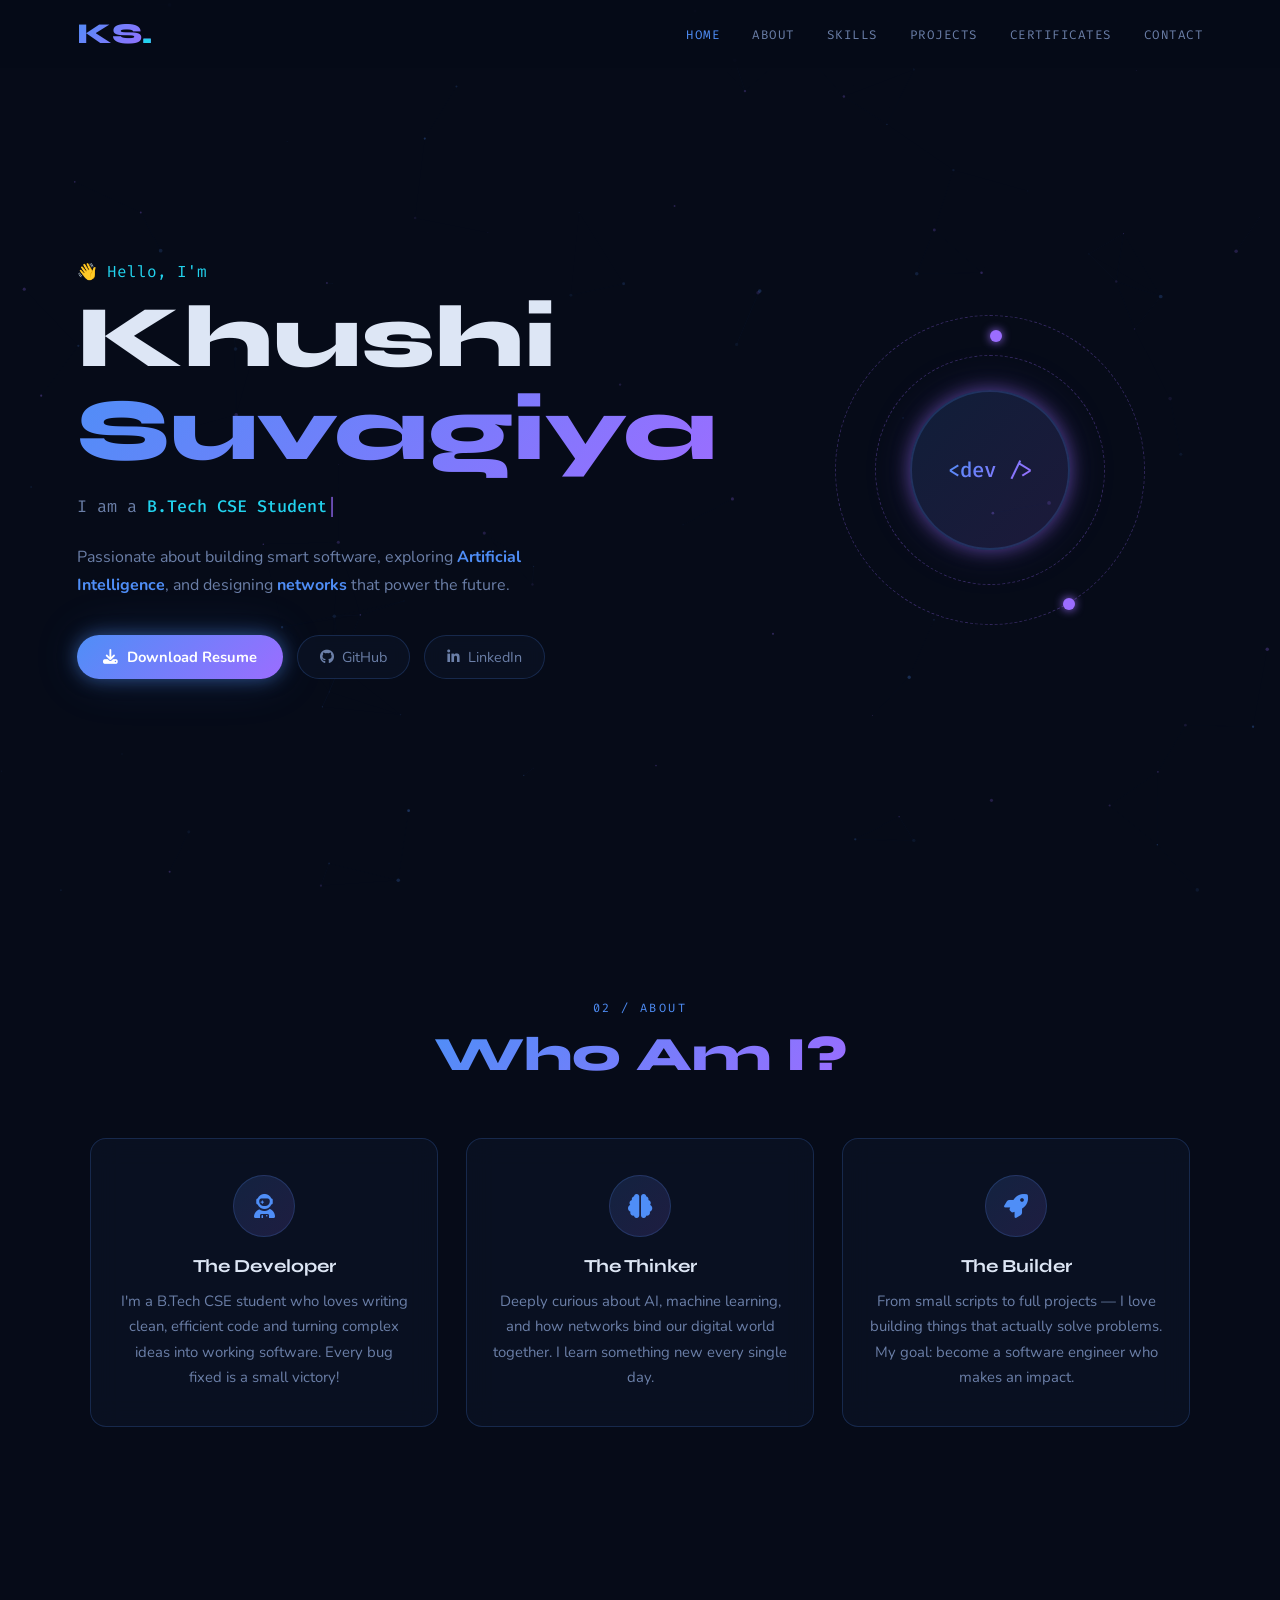
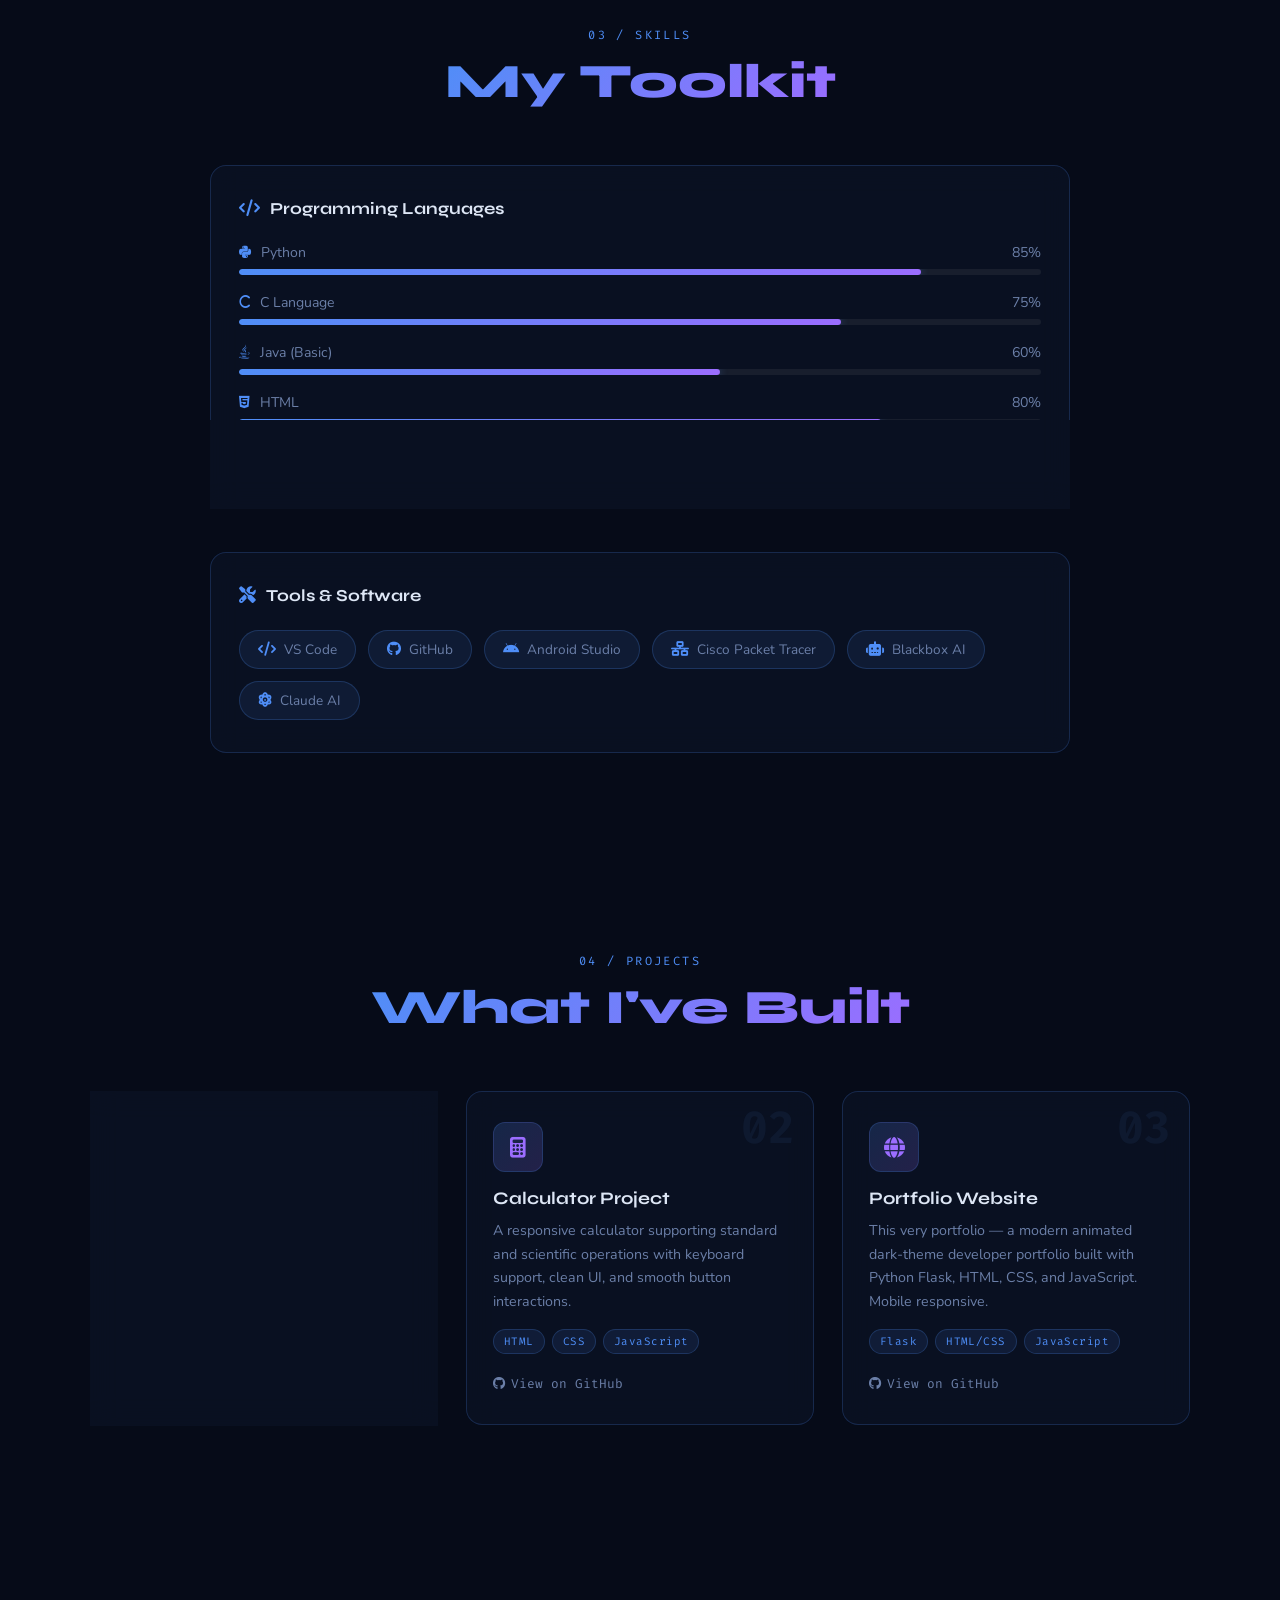
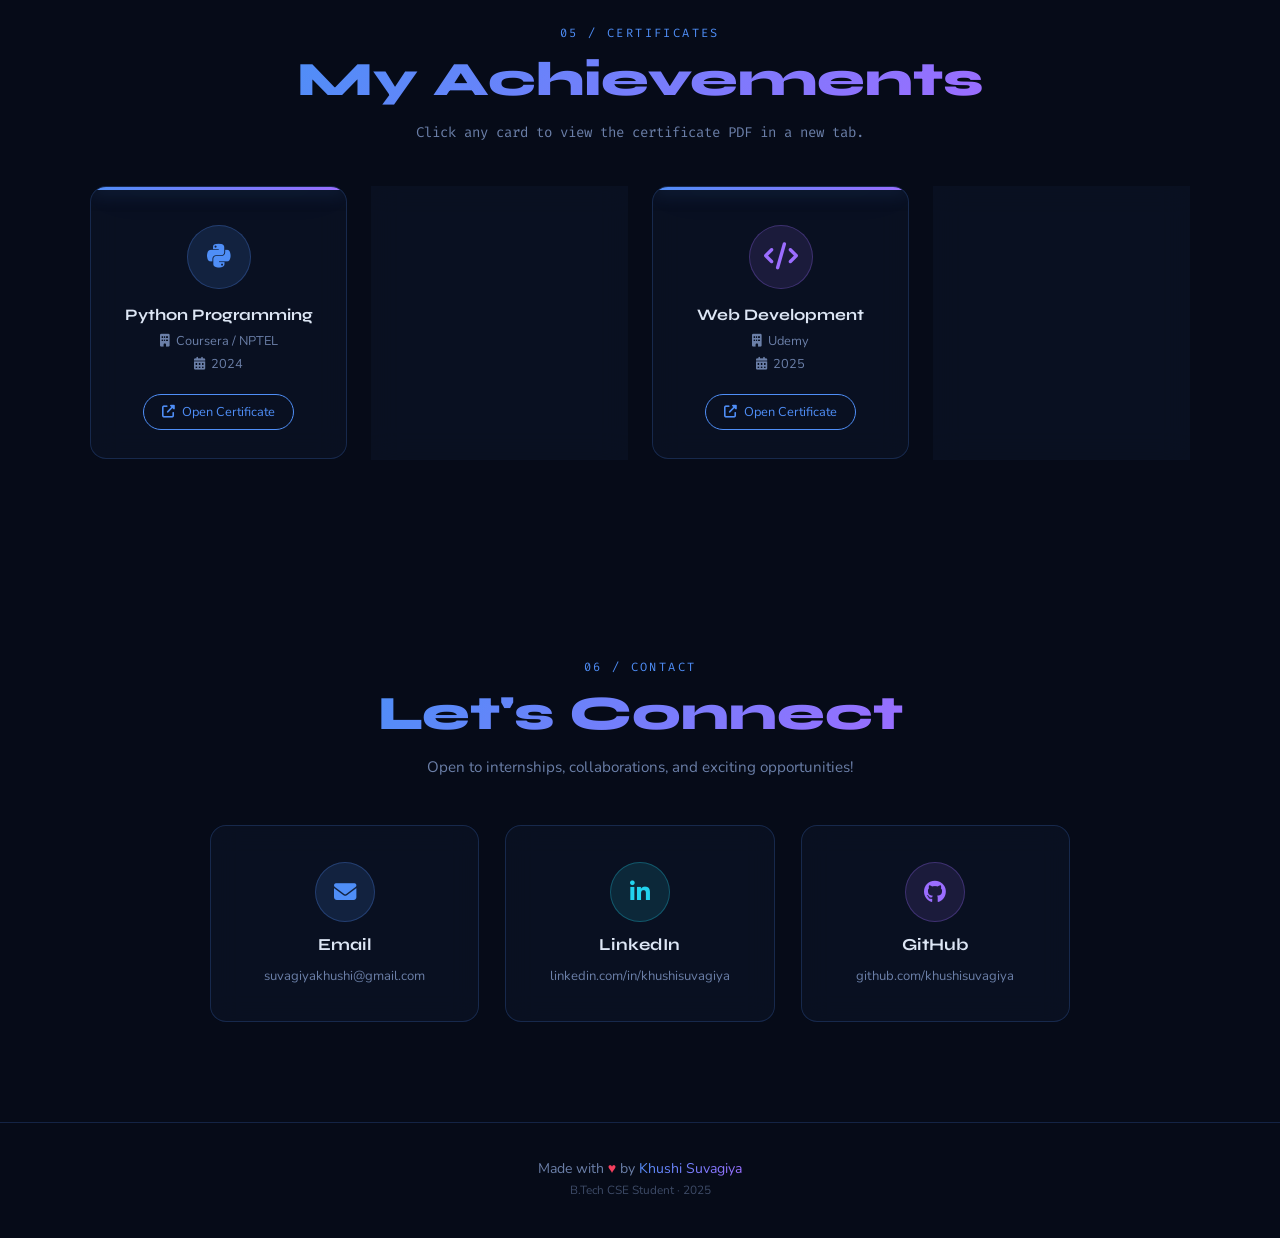
==== index.html @ a35ab44d "Fixed resume download link" ====
<!DOCTYPE html>
<html lang="en">
<head>
  <meta charset="UTF-8" />
  <meta name="viewport" content="width=device-width, initial-scale=1.0"/>
  <title>Khushi Suvagiya | Portfolio</title>

  <!-- Google Fonts -->
  <link rel="preconnect" href="https://fonts.googleapis.com"/>
  <link rel="preconnect" href="https://fonts.gstatic.com" crossorigin/>
  <link href="https://fonts.googleapis.com/css2?family=Syne:wght@400;600;700;800&family=Fira+Code:wght@300;400;500&family=Nunito:wght@300;400;500;600&display=swap" rel="stylesheet"/>

  <!-- Font Awesome Icons -->
  <link rel="stylesheet" href="https://cdnjs.cloudflare.com/ajax/libs/font-awesome/6.5.0/css/all.min.css"/>

  <!-- Your CSS -->
<link rel="stylesheet" href="static/style.css">
</head>
<body>

  <!-- Animated background canvas -->
  <canvas id="bg-canvas"></canvas>

  <!-- ===== NAVBAR ===== -->
  <nav id="navbar">
    <div class="nav-brand">KS<span class="brand-dot">.</span></div>
    <ul class="nav-menu" id="navMenu">
      <li><a href="#home"         class="nav-link">Home</a></li>
      <li><a href="#about"        class="nav-link">About</a></li>
      <li><a href="#skills"       class="nav-link">Skills</a></li>
      <li><a href="#projects"     class="nav-link">Projects</a></li>
      <li><a href="#certificates" class="nav-link">Certificates</a></li>
      <li><a href="#contact"      class="nav-link">Contact</a></li>
    </ul>
    <div class="hamburger" id="hamburger">
      <span></span>
      <span></span>
      <span></span>
    </div>
  </nav>

  <!-- ===== SECTION 1: HOME ===== -->
  <section id="home">
    <div class="home-text">
      <p class="greet">👋 Hello, I'm</p>
      <h1 class="big-name">Khushi<br/><span class="gradient-text">Suvagiya</span></h1>
      <div class="type-line">
        <span class="type-prefix">I am a </span>
        <span id="typed"></span><span class="type-cursor">|</span>
      </div>
      <p class="home-desc">
        Passionate about building smart software, exploring
        <strong>Artificial Intelligence</strong>, and designing
        <strong>networks</strong> that power the future.
      </p>
      <div class="home-btns">
        <a href="resume.pdf" download class="btn-glow">
          <i class="fas fa-download"></i> Download Resume
        </a>
        <a href="https://github.com/khushisuvagiya" target="_blank" class="btn-outline">
          <i class="fab fa-github"></i> GitHub
        </a>
        <a href="https://linkedin.com/in/khushisuvagiya" target="_blank" class="btn-outline">
          <i class="fab fa-linkedin-in"></i> LinkedIn
        </a>
      </div>
    </div>
    <div class="home-avatar">
      <div class="ring ring-outer"></div>
      <div class="ring ring-mid"></div>
      <div class="avatar-core">
        <span class="avatar-tag">&lt;dev /&gt;</span>
      </div>
      <div class="orbit-dot dot-1"></div>
      <div class="orbit-dot dot-2"></div>
    </div>
  </section>

  <!-- ===== SECTION 2: ABOUT ===== -->
  <section id="about" class="section">
    <div class="section-label">02 / About</div>
    <h2 class="section-heading">Who Am I?</h2>
    <div class="about-grid">
      <div class="about-card reveal">
        <div class="acard-icon"><i class="fas fa-user-astronaut"></i></div>
        <h3>The Developer</h3>
        <p>I'm a B.Tech CSE student who loves writing clean, efficient code and turning complex ideas into working software. Every bug fixed is a small victory!</p>
      </div>
      <div class="about-card reveal">
        <div class="acard-icon"><i class="fas fa-brain"></i></div>
        <h3>The Thinker</h3>
        <p>Deeply curious about AI, machine learning, and how networks bind our digital world together. I learn something new every single day.</p>
      </div>
      <div class="about-card reveal">
        <div class="acard-icon"><i class="fas fa-rocket"></i></div>
        <h3>The Builder</h3>
        <p>From small scripts to full projects — I love building things that actually solve problems. My goal: become a software engineer who makes an impact.</p>
      </div>
    </div>
  </section>

  <!-- ===== SECTION 3: SKILLS ===== -->
  <section id="skills" class="section">
    <div class="section-label">03 / Skills</div>
    <h2 class="section-heading">My Toolkit</h2>

    <div class="skills-wrapper">
      <!-- Programming Languages -->
      <div class="skills-block reveal">
        <h3 class="skill-block-title"><i class="fas fa-code"></i> Programming Languages</h3>
        <div class="skill-row">
          <div class="skill-item">
            <div class="skill-top">
              <span><i class="fab fa-python"></i> Python</span>
              <span>85%</span>
            </div>
            <div class="skill-bar"><div class="skill-fill" data-w="85"></div></div>
          </div>
          <div class="skill-item">
            <div class="skill-top">
              <span><i class="fas fa-c"></i> C Language</span>
              <span>75%</span>
            </div>
            <div class="skill-bar"><div class="skill-fill" data-w="75"></div></div>
          </div>
          <div class="skill-item">
            <div class="skill-top">
              <span><i class="fab fa-java"></i> Java (Basic)</span>
              <span>60%</span>
            </div>
            <div class="skill-bar"><div class="skill-fill" data-w="60"></div></div>
          </div>
          <div class="skill-item">
            <div class="skill-top">
              <span><i class="fab fa-html5"></i> HTML</span>
              <span>80%</span>
            </div>
            <div class="skill-bar"><div class="skill-fill" data-w="80"></div></div>
          </div>
          <div class="skill-item">
            <div class="skill-top">
              <span><i class="fab fa-css3-alt"></i> CSS</span>
              <span>75%</span>
            </div>
            <div class="skill-bar"><div class="skill-fill" data-w="75"></div></div>
          </div>
        </div>
      </div>

      <!-- Tools -->
      <div class="skills-block reveal">
        <h3 class="skill-block-title"><i class="fas fa-tools"></i> Tools & Software</h3>
        <div class="tools-row">
          <div class="tool-badge"><i class="fas fa-code"></i> VS Code</div>
          <div class="tool-badge"><i class="fab fa-github"></i> GitHub</div>
          <div class="tool-badge"><i class="fab fa-android"></i> Android Studio</div>
          <div class="tool-badge"><i class="fas fa-network-wired"></i> Cisco Packet Tracer</div>
          <div class="tool-badge"><i class="fas fa-robot"></i> Blackbox AI</div>
          <div class="tool-badge"><i class="fas fa-atom"></i> Claude AI</div>
        </div>
      </div>
    </div>
  </section>

  <!-- ===== SECTION 4: PROJECTS ===== -->
  <section id="projects" class="section">
    <div class="section-label">04 / Projects</div>
    <h2 class="section-heading">What I've Built</h2>

    <div class="projects-grid">

      <div class="project-card reveal">
        <div class="proj-num">01</div>
        <div class="proj-icon"><i class="fas fa-users-cog"></i></div>
        <h3>Student Management System</h3>
        <p>A complete system to manage student records, attendance tracking, and academic data using Python with file handling and database operations.</p>
        <div class="proj-tags">
          <span>Python</span>
          <span>File I/O</span>
          <span>CRUD</span>
        </div>
        <a href="https://github.com/khushisuvagiya" target="_blank" class="proj-link">
          <i class="fab fa-github"></i> View on GitHub
        </a>
      </div>

      <div class="project-card reveal">
        <div class="proj-num">02</div>
        <div class="proj-icon"><i class="fas fa-calculator"></i></div>
        <h3>Calculator Project</h3>
        <p>A responsive calculator supporting standard and scientific operations with keyboard support, clean UI, and smooth button interactions.</p>
        <div class="proj-tags">
          <span>HTML</span>
          <span>CSS</span>
          <span>JavaScript</span>
        </div>
        <a href="https://github.com/khushisuvagiya" target="_blank" class="proj-link">
          <i class="fab fa-github"></i> View on GitHub
        </a>
      </div>

      <div class="project-card reveal">
        <div class="proj-num">03</div>
        <div class="proj-icon"><i class="fas fa-globe"></i></div>
        <h3>Portfolio Website</h3>
        <p>This very portfolio — a modern animated dark-theme developer portfolio built with Python Flask, HTML, CSS, and JavaScript. Mobile responsive.</p>
        <div class="proj-tags">
          <span>Flask</span>
          <span>HTML/CSS</span>
          <span>JavaScript</span>
        </div>
        <a href="https://github.com/khushisuvagiya" target="_blank" class="proj-link">
          <i class="fab fa-github"></i> View on GitHub
        </a>
      </div>

    </div>
  </section>

  <!-- ===== SECTION 5: CERTIFICATES ===== -->
  <section id="certificates" class="section">
    <div class="section-label">05 / Certificates</div>
    <h2 class="section-heading">My Achievements</h2>
    <p class="cert-note">Click any card to view the certificate PDF in a new tab.</p>

    <div class="certs-grid">

      <!-- Certificate 1 -->
      <div class="cert-card reveal" onclick="openCert('/certificates/python_cert.pdf')">
        <div class="cert-top-bar"></div>
        <div class="cert-icon"><i class="fab fa-python"></i></div>
        <h3>Python Programming</h3>
        <p class="cert-org"><i class="fas fa-building"></i> Coursera / NPTEL</p>
        <p class="cert-yr"><i class="fas fa-calendar-alt"></i> 2024</p>
        <button class="cert-open-btn" onclick="event.stopPropagation(); openCert('/certificates/python_cert.pdf')">
          <i class="fas fa-external-link-alt"></i> Open Certificate
        </button>
      </div>

      <!-- Certificate 2 -->
      <div class="cert-card reveal" onclick="openCert('/certificates/networking_cert.pdf')">
        <div class="cert-top-bar"></div>
        <div class="cert-icon net-icon"><i class="fas fa-network-wired"></i></div>
        <h3>Computer Networking</h3>
        <p class="cert-org"><i class="fas fa-building"></i> Cisco NetAcad</p>
        <p class="cert-yr"><i class="fas fa-calendar-alt"></i> 2024</p>
        <button class="cert-open-btn" onclick="event.stopPropagation(); openCert('/certificates/networking_cert.pdf')">
          <i class="fas fa-external-link-alt"></i> Open Certificate
        </button>
      </div>

      <!-- Certificate 3 -->
      <div class="cert-card reveal" onclick="openCert('/certificates/webdev_cert.pdf')">
        <div class="cert-top-bar"></div>
        <div class="cert-icon web-icon"><i class="fas fa-code"></i></div>
        <h3>Web Development</h3>
        <p class="cert-org"><i class="fas fa-building"></i> Udemy</p>
        <p class="cert-yr"><i class="fas fa-calendar-alt"></i> 2025</p>
        <button class="cert-open-btn" onclick="event.stopPropagation(); openCert('/certificates/webdev_cert.pdf')">
          <i class="fas fa-external-link-alt"></i> Open Certificate
        </button>
      </div>

      <!-- Certificate 4 -->
      <div class="cert-card reveal" onclick="openCert('/certificates/ai_cert.pdf')">
        <div class="cert-top-bar"></div>
        <div class="cert-icon ai-icon"><i class="fas fa-brain"></i></div>
        <h3>AI Fundamentals</h3>
        <p class="cert-org"><i class="fas fa-building"></i> Google / Coursera</p>
        <p class="cert-yr"><i class="fas fa-calendar-alt"></i> 2025</p>
        <button class="cert-open-btn" onclick="event.stopPropagation(); openCert('/certificates/ai_cert.pdf')">
          <i class="fas fa-external-link-alt"></i> Open Certificate
        </button>
      </div>

    </div>
  </section>

  <!-- ===== SECTION 6: CONTACT ===== -->
  <section id="contact" class="section">
    <div class="section-label">06 / Contact</div>
    <h2 class="section-heading">Let's Connect</h2>
    <p class="contact-sub">Open to internships, collaborations, and exciting opportunities!</p>

    <div class="contact-grid">

      <a href="https://mail.google.com/mail/?view=cm&fs=1&to=suvagiyakhushi@gmail.com" class="contact-card reveal">
        <div class="contact-icon email-c"><i class="fas fa-envelope"></i></div>
        <h3>Email</h3>
        <p>suvagiyakhushi@gmail.com</p>
      </a>

      <a href="https://linkedin.com/in/khushisuvagiya" target="_blank" class="contact-card reveal">
        <div class="contact-icon linkedin-c"><i class="fab fa-linkedin-in"></i></div>
        <h3>LinkedIn</h3>
        <p>linkedin.com/in/khushisuvagiya</p>
      </a>

      <a href="https://github.com/khushisuvagiya" target="_blank" class="contact-card reveal">
        <div class="contact-icon github-c"><i class="fab fa-github"></i></div>
        <h3>GitHub</h3>
        <p>github.com/khushisuvagiya</p>
      </a>

    </div>
  </section>

  <!-- ===== FOOTER ===== -->
  <footer>
    <p>Made with <span class="heart">♥</span> by <span class="gradient-text">Khushi Suvagiya</span></p>
    <p class="footer-sub">B.Tech CSE Student · 2025</p>
  </footer>

  <!-- Your JavaScript -->
  <script src="static/script.js"></script></script>

</body>
</html>
---- static/style.css ----
@import url('https://fonts.googleapis.com/css2?family=Outfit:wght@300;400;500;600;700&display=swap');
/* ============================================================
   KHUSHI SUVAGIYA — PORTFOLIO CSS
   File: static/style.css
   ============================================================ */

/* ---------- CSS VARIABLES (easy to customise) ---------- */
:root {
  --bg:          #060b18;
  --bg2:         #0b1325;
  --card-bg:     rgba(11, 19, 37, 0.75);
  --blue:        #4f8ef7;
  --violet:      #9b6dff;
  --cyan:        #22d3ee;
  --grad:        linear-gradient(135deg, #4f8ef7, #9b6dff);
  --glow-b:      0 0 18px rgba(79,142,247,0.5), 0 0 50px rgba(79,142,247,0.15);
  --glow-v:      0 0 18px rgba(155,109,255,0.5), 0 0 50px rgba(155,109,255,0.15);
  --text:        #dde6f5;
  --muted:       #6b7fa8;
  --border:      rgba(79,142,247,0.2);
  --font-head:   'Syne', sans-serif;
  --font-mono:   'Fira Code', monospace;
  --font-body:   'Nunito', sans-serif;
  --radius:      16px;
  --ease:        0.3s cubic-bezier(0.4, 0, 0.2, 1);
}

/* ---------- RESET ---------- */
*, *::before, *::after { margin: 0; padding: 0; box-sizing: border-box; }
html { scroll-behavior: smooth; }
body {
  font-family: 'Outfit', sans-serif;
  background: var(--bg);
  color: var(--text);
  font-family: var(--font-body);
  overflow-x: hidden;
}
a { text-decoration: none; color: inherit; }
ul { list-style: none; }

/* ---------- SCROLLBAR ---------- */
::-webkit-scrollbar { width: 5px; }
::-webkit-scrollbar-track { background: var(--bg); }
::-webkit-scrollbar-thumb { background: var(--violet); border-radius: 4px; }

/* ---------- ANIMATED BACKGROUND CANVAS ---------- */
#bg-canvas {
  position: fixed;
  top: 0; left: 0;
  width: 100%; height: 100%;
  z-index: 0;
  pointer-events: none;
  opacity: 0.5;
}

/* ---------- NAVBAR ---------- */
#navbar {
  position: fixed;
  top: 0; left: 0; right: 0;
  z-index: 1000;
  display: flex;
  align-items: center;
  justify-content: space-between;
  padding: 16px 6%;
  background: rgba(6, 11, 24, 0.8);
  backdrop-filter: blur(16px);
  border-bottom: 1px solid transparent;
  transition: border-color 0.3s;
}
#navbar.scrolled {
  border-bottom-color: var(--border);
  box-shadow: 0 4px 24px rgba(79,142,247,0.07);
}
.nav-brand {
  font-family: var(--font-head);
  font-size: 1.8rem;
  font-weight: 800;
  background: var(--grad);
  -webkit-background-clip: text;
  -webkit-text-fill-color: transparent;
}
.brand-dot { color: var(--cyan); -webkit-text-fill-color: var(--cyan); }
.nav-menu {
  display: flex;
  gap: 2rem;
}
.nav-link {
  font-family: var(--font-mono);
  font-size: 0.78rem;
  letter-spacing: 0.12em;
  text-transform: uppercase;
  color: var(--muted);
  transition: color var(--ease);
  position: relative;
  padding-bottom: 3px;
}
.nav-link::after {
  content: '';
  position: absolute;
  bottom: 0; left: 0;
  width: 0; height: 1px;
  background: var(--grad);
  transition: width var(--ease);
}
.nav-link:hover { color: var(--text); }
.nav-link:hover::after { width: 100%; }

/* Hamburger for mobile */
.hamburger {
  display: none;
  flex-direction: column;
  gap: 5px;
  cursor: pointer;
  z-index: 1100;
}
.hamburger span {
  display: block;
  width: 25px; height: 2px;
  background: var(--text);
  border-radius: 2px;
  transition: var(--ease);
}
.hamburger.open span:nth-child(1) { transform: rotate(45deg) translateY(7px); }
.hamburger.open span:nth-child(2) { opacity: 0; }
.hamburger.open span:nth-child(3) { transform: rotate(-45deg) translateY(-7px); }


/* ---------- COMMON SECTION STYLES ---------- */
.section {
  position: relative;
  z-index: 1;
  padding: 100px 6%;
  display: flex;
  flex-direction: column;
  align-items: center;
}
.section-label {
  font-family: var(--font-mono);
  font-size: 0.75rem;
  color: var(--blue);
  letter-spacing: 0.2em;
  text-transform: uppercase;
  margin-bottom: 10px;
}
.section-heading {
  font-family: var(--font-head);
  font-size: clamp(2rem, 5vw, 3rem);
  font-weight: 800;
  background: var(--grad);
  -webkit-background-clip: text;
  -webkit-text-fill-color: transparent;
  margin-bottom: 55px;
  text-align: center;
}

/* ---------- GLASS CARD BASE ---------- */
.glass {
  background: var(--card-bg);
  border: 1px solid var(--border);
  border-radius: var(--radius);
  backdrop-filter: blur(14px);
  transition: transform var(--ease), box-shadow var(--ease), border-color var(--ease);
}
.glass:hover {
  transform: translateY(-6px);
  box-shadow: var(--glow-b);
  border-color: rgba(79,142,247,0.45);
}

/* ---------- GRADIENT TEXT HELPER ---------- */
.gradient-text {
  background: var(--grad);
  -webkit-background-clip: text;
  -webkit-text-fill-color: transparent;
}

/* ============================================================
   SECTION 1 — HOME
   ============================================================ */
#home {
  position: relative;
  z-index: 1;
  min-height: 100vh;
  display: grid;
  grid-template-columns: 1fr 1fr;
  align-items: center;
  gap: 60px;
  padding: 100px 6% 60px;
}
.greet {
  font-family: var(--font-mono);
  font-size: 1rem;
  color: var(--cyan);
  margin-bottom: 10px;
}
.big-name {
  font-family: var(--font-head);
  font-size: clamp(3rem, 7vw, 5.5rem);
  font-weight: 800;
  line-height: 1.05;
  color: var(--text);
  margin-bottom: 18px;
}
.type-line {
  font-family: var(--font-mono);
  font-size: 1.05rem;
  color: var(--muted);
  margin-bottom: 20px;
  min-height: 28px;
}
#typed { color: var(--cyan); font-weight: 500; }
.type-cursor {
  color: var(--violet);
  animation: blink 0.75s step-end infinite;
}
@keyframes blink { 50% { opacity: 0; } }

.home-desc {
  font-size: 1rem;
  line-height: 1.75;
  color: var(--muted);
  max-width: 500px;
  margin-bottom: 36px;
}
.home-desc strong { color: var(--blue); }

.home-btns {
  display: flex;
  flex-wrap: wrap;
  gap: 14px;
  align-items: center;
}
/* Glowing primary button */
.btn-glow {
  display: inline-flex;
  align-items: center;
  gap: 9px;
  padding: 12px 26px;
  border-radius: 50px;
  background: var(--grad);
  color: #fff;
  font-family: var(--font-body);
  font-weight: 700;
  font-size: 0.92rem;
  box-shadow: var(--glow-b);
  transition: transform var(--ease), box-shadow var(--ease);
}
.btn-glow:hover {
  transform: translateY(-2px) scale(1.04);
  box-shadow: 0 0 30px rgba(79,142,247,0.65), 0 0 80px rgba(79,142,247,0.2);
}
/* Outline secondary button */
.btn-outline {
  display: inline-flex;
  align-items: center;
  gap: 8px;
  padding: 11px 22px;
  border-radius: 50px;
  border: 1px solid var(--border);
  color: var(--muted);
  font-family: var(--font-body);
  font-size: 0.9rem;
  background: var(--card-bg);
  backdrop-filter: blur(8px);
  transition: all var(--ease);
}
.btn-outline:hover {
  color: var(--blue);
  border-color: var(--blue);
  box-shadow: var(--glow-b);
}

/* ---- Animated Avatar ---- */
.home-avatar {
  position: relative;
  display: flex;
  align-items: center;
  justify-content: center;
  width: 100%;
  height: 340px;
}
.avatar-core {
  width: 160px; height: 160px;
  border-radius: 50%;
  background: linear-gradient(135deg, rgba(79,142,247,0.15), rgba(155,109,255,0.15));
  border: 2px solid var(--border);
  display: flex;
  align-items: center;
  justify-content: center;
  box-shadow: var(--glow-v);
  animation: float 4s ease-in-out infinite;
  z-index: 2;
}
@keyframes float {
  0%,100% { transform: translateY(0); }
  50%      { transform: translateY(-14px); }
}
.avatar-tag {
  font-family: var(--font-mono);
  font-size: 1.3rem;
  background: var(--grad);
  -webkit-background-clip: text;
  -webkit-text-fill-color: transparent;
  font-weight: 500;
}
.ring {
  position: absolute;
  border-radius: 50%;
  border: 1px dashed rgba(155,109,255,0.3);
  animation: spin linear infinite;
}
.ring-mid   { width: 230px; height: 230px; animation-duration: 10s; }
.ring-outer { width: 310px; height: 310px; animation-duration: 18s; animation-direction: reverse; }
@keyframes spin { to { transform: rotate(360deg); } }

.orbit-dot {
  position: absolute;
  width: 12px; height: 12px;
  border-radius: 50%;
  background: var(--violet);
  box-shadow: 0 0 10px var(--violet);
}
.dot-1 { top: 30px;  left: 50%; }
.dot-2 { bottom: 30px; right: 30%; }


/* ============================================================
   SECTION 2 — ABOUT
   ============================================================ */
.about-grid {
  display: grid;
  grid-template-columns: repeat(3, 1fr);
  gap: 28px;
  max-width: 1100px;
  width: 100%;
}
.about-card {
  background: var(--card-bg);
  border: 1px solid var(--border);
  border-radius: var(--radius);
  backdrop-filter: blur(14px);
  padding: 36px 26px;
  text-align: center;
  transition: transform var(--ease), box-shadow var(--ease), border-color var(--ease);
}
.about-card:hover {
  transform: translateY(-6px);
  box-shadow: var(--glow-b);
  border-color: rgba(79,142,247,0.45);
}
.acard-icon {
  width: 62px; height: 62px;
  border-radius: 50%;
  background: linear-gradient(135deg, rgba(79,142,247,0.15), rgba(155,109,255,0.15));
  border: 1px solid var(--border);
  display: flex; align-items: center; justify-content: center;
  font-size: 1.5rem; color: var(--blue);
  margin: 0 auto 18px;
  transition: box-shadow var(--ease);
}
.about-card:hover .acard-icon { box-shadow: var(--glow-b); }
.about-card h3 {
  font-family: var(--font-head);
  font-size: 1.15rem; font-weight: 700;
  color: var(--text); margin-bottom: 12px;
}
.about-card p { font-size: 0.93rem; color: var(--muted); line-height: 1.7; }


/* ============================================================
   SECTION 3 — SKILLS
   ============================================================ */
.skills-wrapper {
  display: flex;
  flex-direction: column;
  gap: 44px;
  max-width: 860px;
  width: 100%;
}
.skills-block {
  background: var(--card-bg);
  border: 1px solid var(--border);
  border-radius: var(--radius);
  padding: 32px 28px;
  backdrop-filter: blur(14px);
}
.skill-block-title {
  font-family: var(--font-head);
  font-size: 1.05rem; font-weight: 700;
  color: var(--text);
  display: flex; align-items: center; gap: 10px;
  margin-bottom: 24px;
}
.skill-block-title i { color: var(--blue); }
.skill-row { display: flex; flex-direction: column; gap: 18px; }
.skill-item {}
.skill-top {
  display: flex;
  justify-content: space-between;
  font-size: 0.88rem;
  color: var(--muted);
  margin-bottom: 7px;
}
.skill-top i { color: var(--blue); margin-right: 6px; }
.skill-bar {
  height: 6px;
  background: rgba(255,255,255,0.06);
  border-radius: 10px;
  overflow: hidden;
}
.skill-fill {
  height: 100%;
  width: 0%;
  background: var(--grad);
  border-radius: 10px;
  transition: width 1.3s cubic-bezier(0.4, 0, 0.2, 1);
  box-shadow: 0 0 8px rgba(79,142,247,0.4);
}
/* Tools row */
.tools-row {
  display: flex;
  flex-wrap: wrap;
  gap: 12px;
}
.tool-badge {
  display: inline-flex;
  align-items: center;
  gap: 8px;
  padding: 9px 18px;
  border-radius: 50px;
  background: rgba(79,142,247,0.09);
  border: 1px solid rgba(79,142,247,0.22);
  color: var(--muted);
  font-size: 0.85rem;
  transition: all var(--ease);
  cursor: default;
}
.tool-badge i { color: var(--blue); font-size: 0.9rem; }
.tool-badge:hover {
  background: rgba(79,142,247,0.18);
  border-color: var(--blue);
  color: var(--text);
  transform: translateY(-2px);
  box-shadow: var(--glow-b);
}


/* ============================================================
   SECTION 4 — PROJECTS
   ============================================================ */
.projects-grid {
  display: grid;
  grid-template-columns: repeat(3, 1fr);
  gap: 28px;
  max-width: 1100px;
  width: 100%;
}
.project-card {
  background: var(--card-bg);
  border: 1px solid var(--border);
  border-radius: var(--radius);
  padding: 30px 26px;
  position: relative;
  overflow: hidden;
  backdrop-filter: blur(14px);
  transition: transform var(--ease), box-shadow var(--ease), border-color var(--ease);
}
.project-card:hover {
  transform: translateY(-6px);
  box-shadow: var(--glow-b);
  border-color: rgba(79,142,247,0.45);
}
.proj-num {
  position: absolute; top: 14px; right: 18px;
  font-family: var(--font-mono);
  font-size: 2.8rem; font-weight: 700;
  color: rgba(79,142,247,0.07);
  pointer-events: none; line-height: 1;
}
.proj-icon {
  width: 50px; height: 50px;
  border-radius: 12px;
  background: linear-gradient(135deg, rgba(79,142,247,0.18), rgba(155,109,255,0.18));
  border: 1px solid var(--border);
  display: flex; align-items: center; justify-content: center;
  font-size: 1.3rem; color: var(--violet);
  margin-bottom: 16px;
  transition: box-shadow var(--ease);
}
.project-card:hover .proj-icon { box-shadow: var(--glow-v); }
.project-card h3 {
  font-family: var(--font-head);
  font-size: 1.1rem; font-weight: 700;
  color: var(--text); margin-bottom: 10px;
}
.project-card p {
  font-size: 0.89rem; color: var(--muted);
  line-height: 1.65; margin-bottom: 16px;
}
.proj-tags {
  display: flex; flex-wrap: wrap; gap: 7px;
  margin-bottom: 18px;
}
.proj-tags span {
  font-family: var(--font-mono); font-size: 0.68rem;
  padding: 4px 10px; border-radius: 20px;
  background: rgba(79,142,247,0.1);
  border: 1px solid rgba(79,142,247,0.22);
  color: var(--blue); letter-spacing: 0.04em;
}
.proj-link {
  font-family: var(--font-mono); font-size: 0.8rem;
  color: var(--muted);
  display: inline-flex; align-items: center; gap: 6px;
  transition: color var(--ease);
}
.proj-link:hover { color: var(--cyan); }


/* ============================================================
   SECTION 5 — CERTIFICATES
   ============================================================ */
.cert-note {
  font-size: 0.88rem; color: var(--muted);
  margin-top: -40px; margin-bottom: 44px;
  font-family: var(--font-mono);
}
.certs-grid {
  display: grid;
  grid-template-columns: repeat(4, 1fr);
  gap: 24px;
  max-width: 1100px;
  width: 100%;
}
.cert-card {
  background: var(--card-bg);
  border: 1px solid var(--border);
  border-radius: var(--radius);
  padding: 28px 22px;
  text-align: center;
  cursor: pointer;
  position: relative;
  overflow: hidden;
  backdrop-filter: blur(14px);
  transition: transform var(--ease), box-shadow var(--ease), border-color var(--ease);
}
.cert-card:hover {
  transform: translateY(-8px);
  box-shadow: var(--glow-b);
  border-color: rgba(79,142,247,0.5);
}
/* Coloured top stripe */
.cert-top-bar {
  position: absolute; top: 0; left: 0; right: 0;
  height: 3px;
  background: var(--grad);
  box-shadow: var(--glow-b);
}
.cert-icon {
  width: 64px; height: 64px;
  border-radius: 50%;
  background: rgba(79,142,247,0.14);
  border: 1px solid rgba(79,142,247,0.28);
  display: flex; align-items: center; justify-content: center;
  font-size: 1.7rem; color: var(--blue);
  margin: 10px auto 16px;
  transition: all var(--ease);
}
.net-icon { background: rgba(34,211,238,0.12); border-color: rgba(34,211,238,0.28); color: var(--cyan); }
.web-icon { background: rgba(155,109,255,0.12); border-color: rgba(155,109,255,0.28); color: var(--violet); }
.ai-icon  { background: rgba(16,185,129,0.12);  border-color: rgba(16,185,129,0.28);  color: #10b981; }

.cert-card:hover .cert-icon {
  transform: scale(1.1) rotate(8deg);
  box-shadow: var(--glow-b);
}
.cert-card h3 {
  font-family: var(--font-head);
  font-size: 1rem; font-weight: 700;
  color: var(--text); margin-bottom: 8px;
}
.cert-org, .cert-yr {
  font-size: 0.8rem; color: var(--muted);
  display: flex; align-items: center; justify-content: center;
  gap: 6px; margin-bottom: 5px;
}
.cert-open-btn {
  margin-top: 16px;
  padding: 8px 18px;
  border-radius: 50px;
  border: 1px solid var(--blue);
  background: transparent;
  color: var(--blue);
  font-family: var(--font-body); font-size: 0.8rem;
  cursor: pointer;
  display: inline-flex; align-items: center; gap: 7px;
  transition: all var(--ease);
}
.cert-open-btn:hover {
  background: var(--blue); color: #fff;
  box-shadow: var(--glow-b);
}


/* ============================================================
   SECTION 6 — CONTACT
   ============================================================ */
.contact-sub {
  font-size: 0.95rem; color: var(--muted);
  margin-top: -40px; margin-bottom: 48px; text-align: center;
}
.contact-grid {
  display: grid;
  grid-template-columns: repeat(3, 1fr);
  gap: 26px;
  max-width: 860px;
  width: 100%;
}
.contact-card {
  background: var(--card-bg);
  border: 1px solid var(--border);
  border-radius: var(--radius);
  padding: 36px 26px;
  text-align: center;
  display: flex; flex-direction: column; align-items: center; gap: 12px;
  backdrop-filter: blur(14px);
  transition: transform var(--ease), box-shadow var(--ease), border-color var(--ease);
}
.contact-card:hover {
  transform: translateY(-6px);
  border-color: rgba(79,142,247,0.45);
  box-shadow: var(--glow-b);
}
.contact-icon {
  width: 60px; height: 60px; border-radius: 50%;
  display: flex; align-items: center; justify-content: center;
  font-size: 1.4rem;
  transition: box-shadow var(--ease);
}
.email-c    { background: rgba(79,142,247,0.14);  color: var(--blue);   border: 1px solid rgba(79,142,247,0.28); }
.linkedin-c { background: rgba(34,211,238,0.12);  color: var(--cyan);   border: 1px solid rgba(34,211,238,0.28); }
.github-c   { background: rgba(155,109,255,0.12); color: var(--violet); border: 1px solid rgba(155,109,255,0.28); }
.contact-card:hover .email-c    { box-shadow: var(--glow-b); }
.contact-card:hover .linkedin-c { box-shadow: 0 0 18px rgba(34,211,238,0.45); }
.contact-card:hover .github-c   { box-shadow: var(--glow-v); }
.contact-card h3 {
  font-family: var(--font-head); font-size: 1.05rem;
  font-weight: 700; color: var(--text);
}
.contact-card p { font-size: 0.82rem; color: var(--muted); }


/* ============================================================
   FOOTER
   ============================================================ */
footer {
  position: relative; z-index: 1;
  text-align: center;
  padding: 36px 6%;
  border-top: 1px solid var(--border);
}
footer p { color: var(--muted); font-size: 0.88rem; margin-bottom: 4px; }
.footer-sub { font-size: 0.74rem; color: rgba(107,127,168,0.55); }
.heart { color: #f43f5e; }


/* ============================================================
   SCROLL REVEAL ANIMATION
   ============================================================ */
.reveal {
  opacity: 0;
  transform: translateY(30px);
  transition: opacity 0.65s ease, transform 0.65s ease;
}
.reveal.visible {
  opacity: 1;
  transform: translateY(0);
}
/* Stagger siblings */
.reveal:nth-child(2) { transition-delay: 0.1s; }
.reveal:nth-child(3) { transition-delay: 0.2s; }
.reveal:nth-child(4) { transition-delay: 0.3s; }


/* ============================================================
   RESPONSIVE — TABLET & MOBILE
   ============================================================ */
@media (max-width: 1024px) {
  .about-grid    { grid-template-columns: 1fr 1fr; }
  .projects-grid { grid-template-columns: 1fr 1fr; }
  .certs-grid    { grid-template-columns: 1fr 1fr; }
  .contact-grid  { grid-template-columns: 1fr 1fr 1fr; }
  #home {
    grid-template-columns: 1fr;
    text-align: center;
    padding-top: 110px;
  }
  .home-desc { margin: 0 auto 32px; }
  .home-btns { justify-content: center; }
}

@media (max-width: 768px) {
  /* Fullscreen mobile nav */
  .nav-menu {
    position: fixed;
    top: 0; left: 0; right: 0; bottom: 0;
    background: rgba(6, 11, 24, 0.97);
    flex-direction: column;
    align-items: center;
    justify-content: center;
    gap: 2.5rem;
    transform: translateX(-100%);
    transition: transform var(--ease);
    z-index: 1000;
  }
  .nav-menu.open { transform: translateX(0); }
  .nav-link { font-size: 1.1rem; }
  .hamburger { display: flex; }

  .about-grid    { grid-template-columns: 1fr; }
  .projects-grid { grid-template-columns: 1fr; }
  .certs-grid    { grid-template-columns: 1fr 1fr; }
  .contact-grid  { grid-template-columns: 1fr; }

  .home-avatar { height: 220px; }
  .avatar-core   { width: 110px; height: 110px; }
  .ring-mid   { width: 160px; height: 160px; }
  .ring-outer { width: 210px; height: 210px; }
}

@media (max-width: 480px) {
  .certs-grid { grid-template-columns: 1fr; }
}
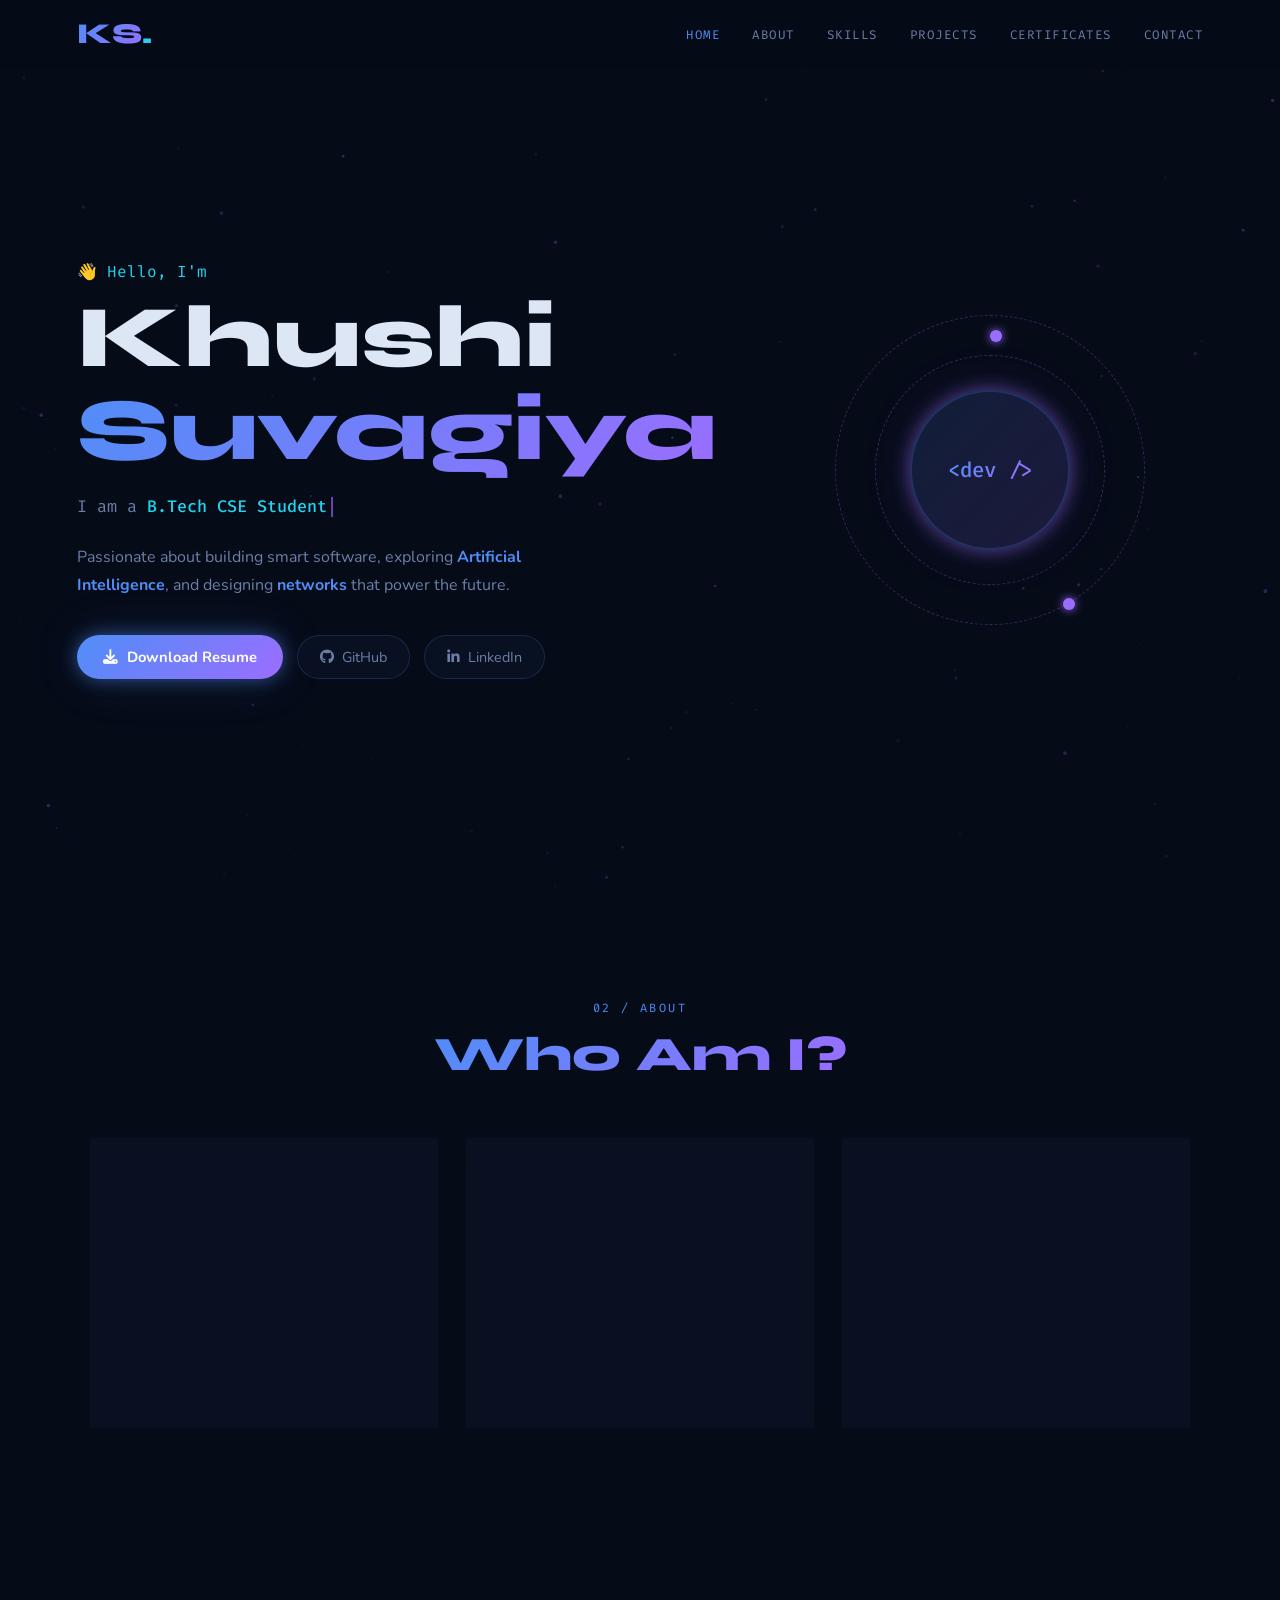
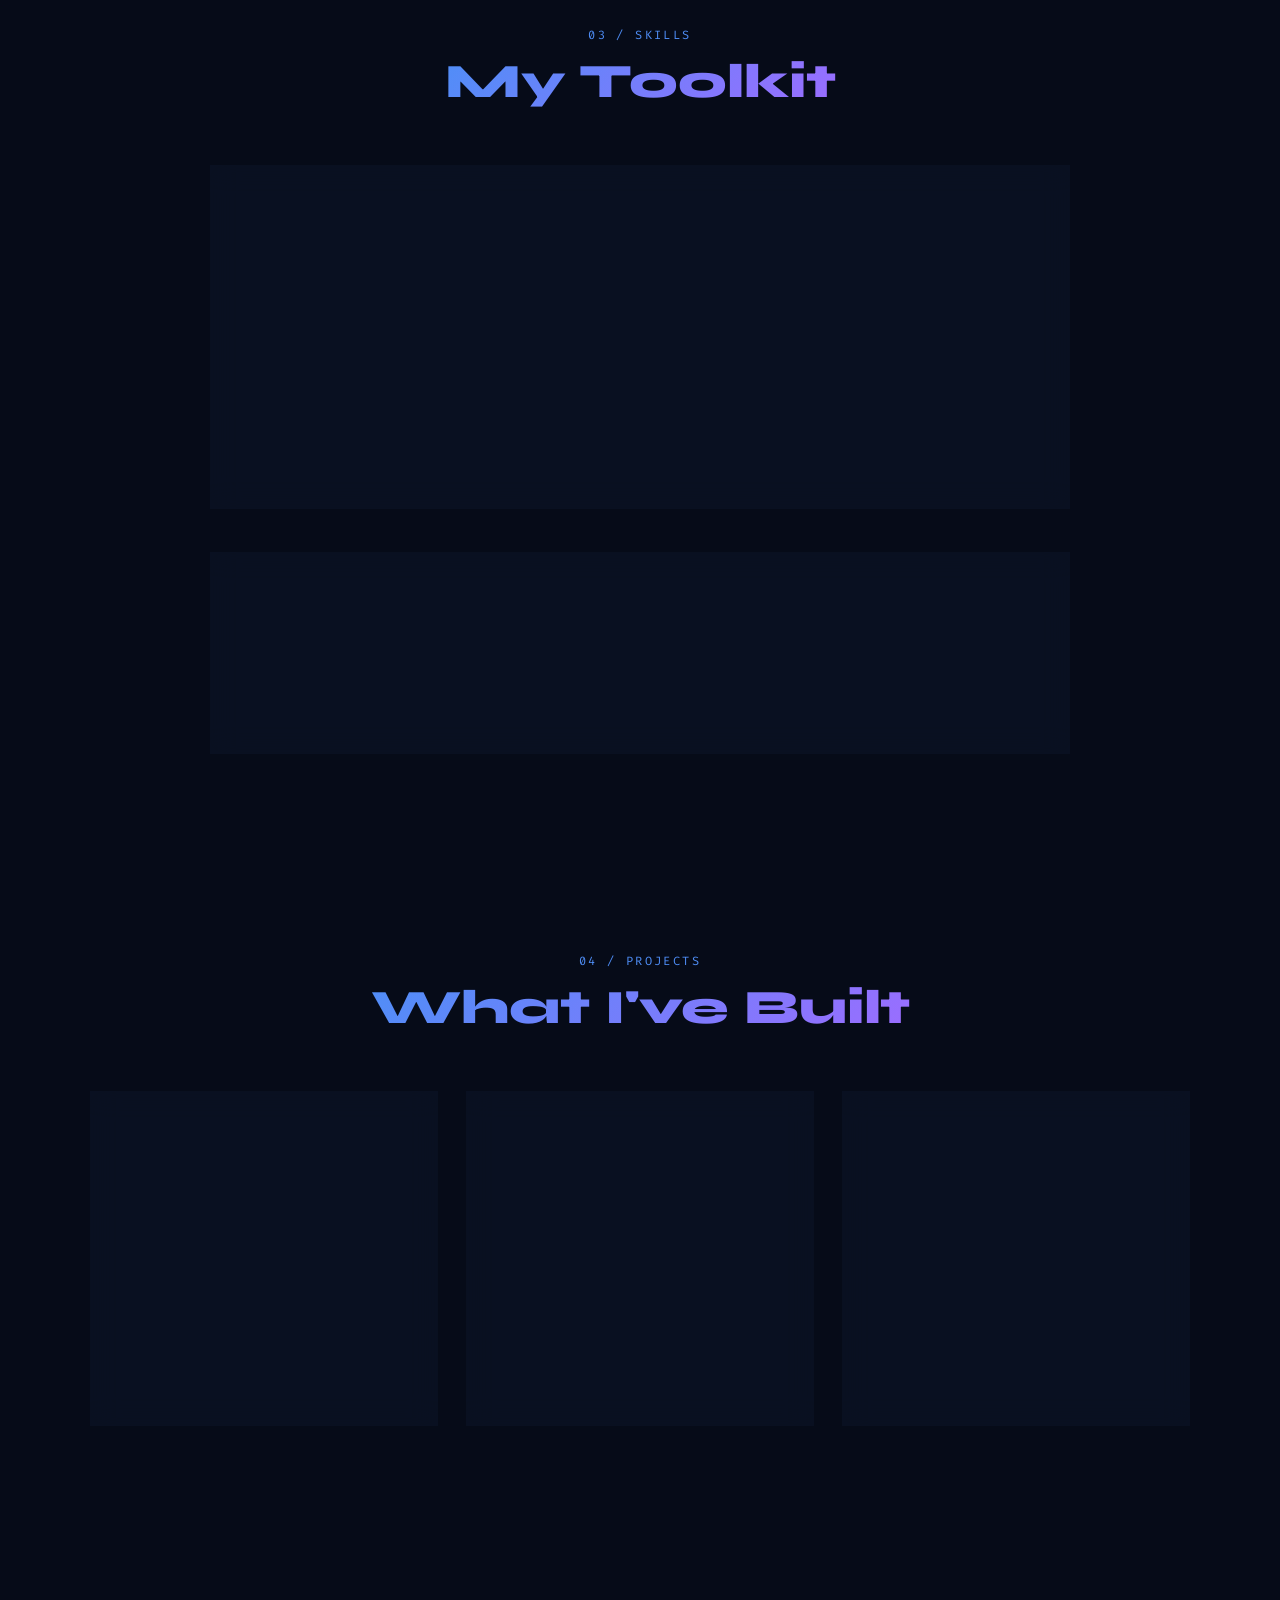
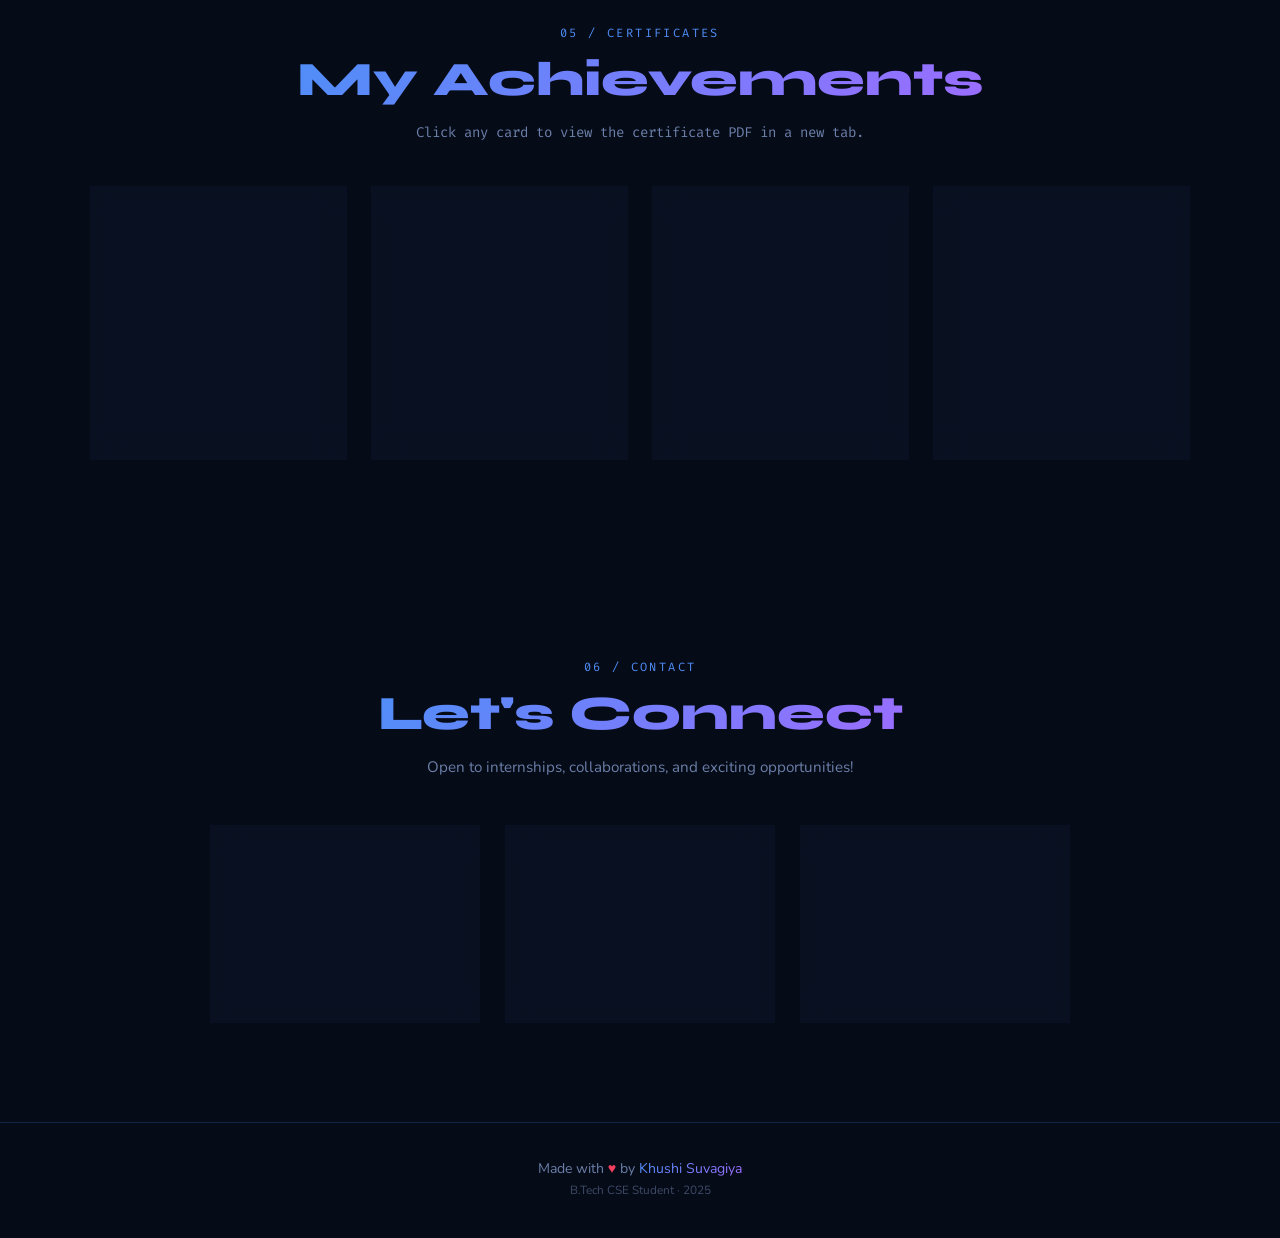
==== commit 3b5cdf76: "fixed resume download final" ====
--- a/index.html
+++ b/index.html
@@ -54,7 +54,7 @@
         <strong>networks</strong> that power the future.
       </p>
       <div class="home-btns">
-        <a href="resume.pdf" download class="btn-glow">
+        <a href="Khushi_Suvagiya_Resume.pdf" download class="btn-glow">
           <i class="fas fa-download"></i> Download Resume
         </a>
         <a href="https://github.com/khushisuvagiya" target="_blank" class="btn-outline">
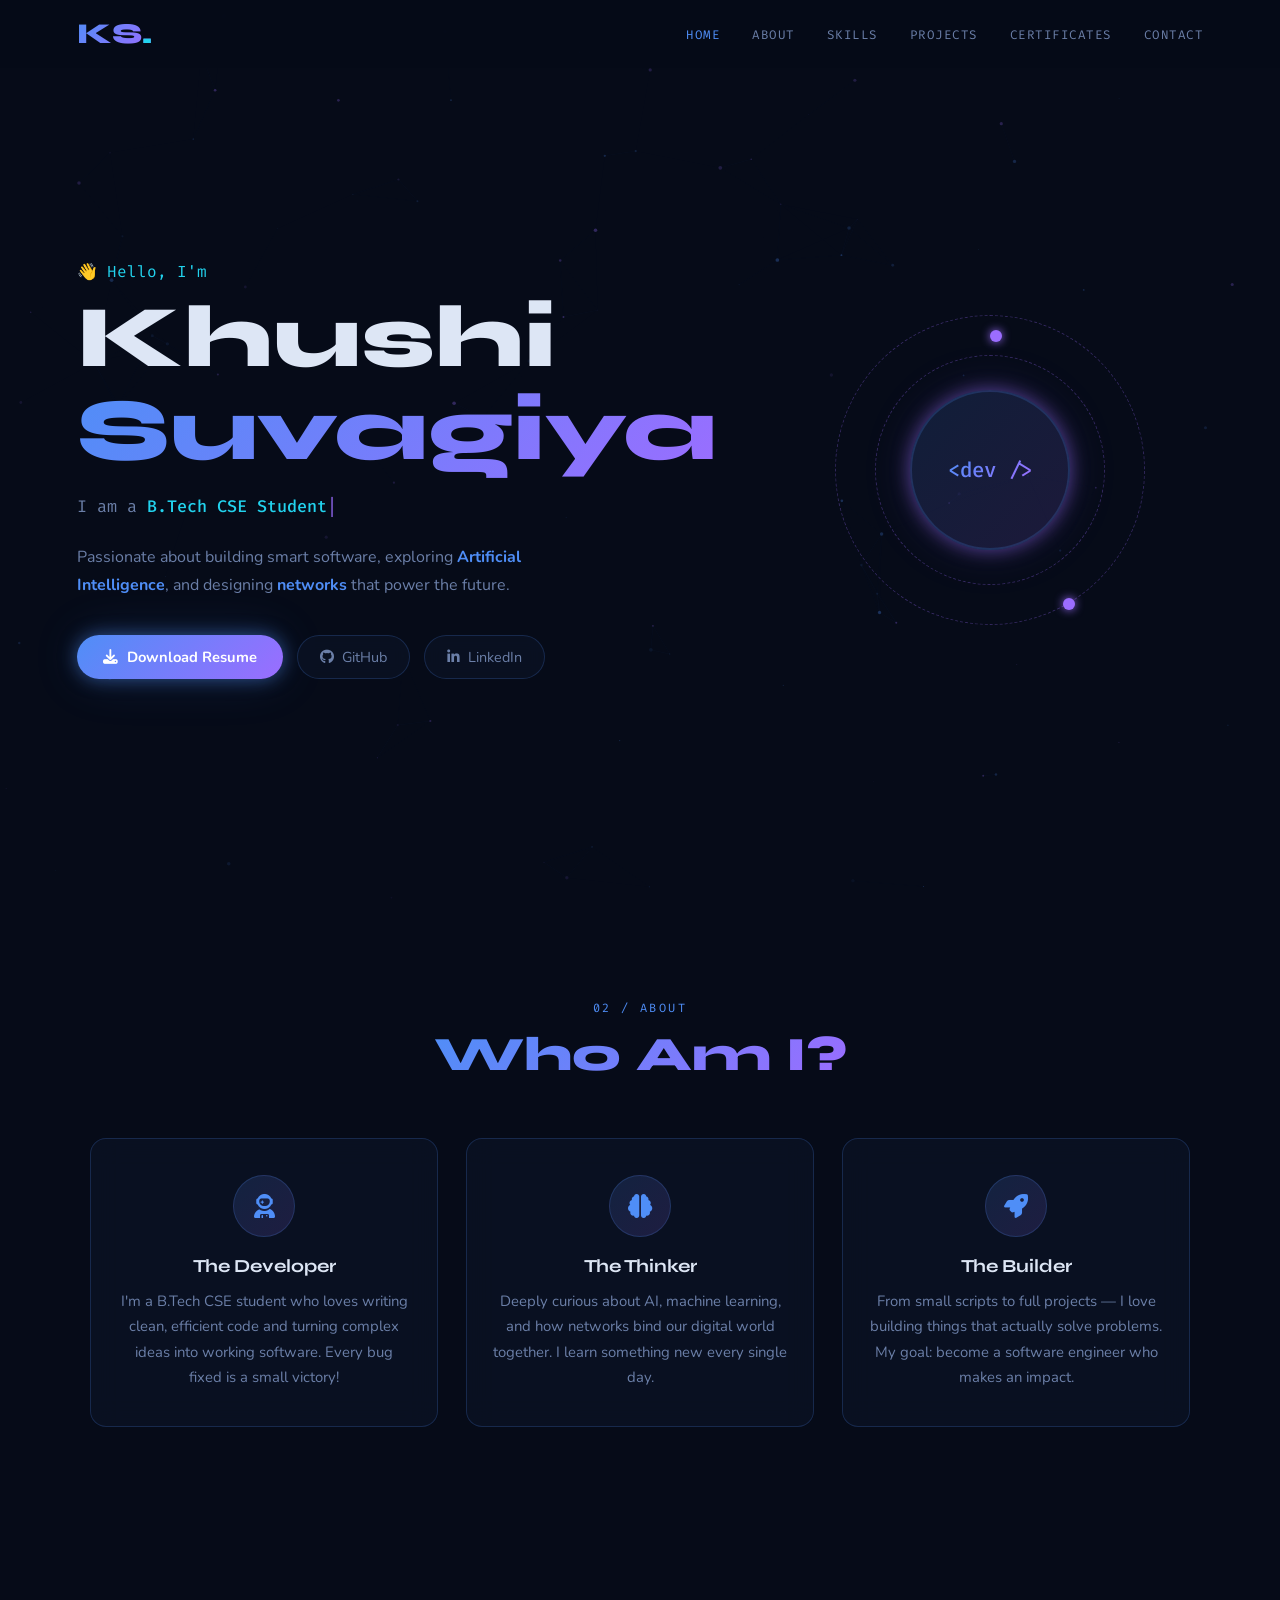
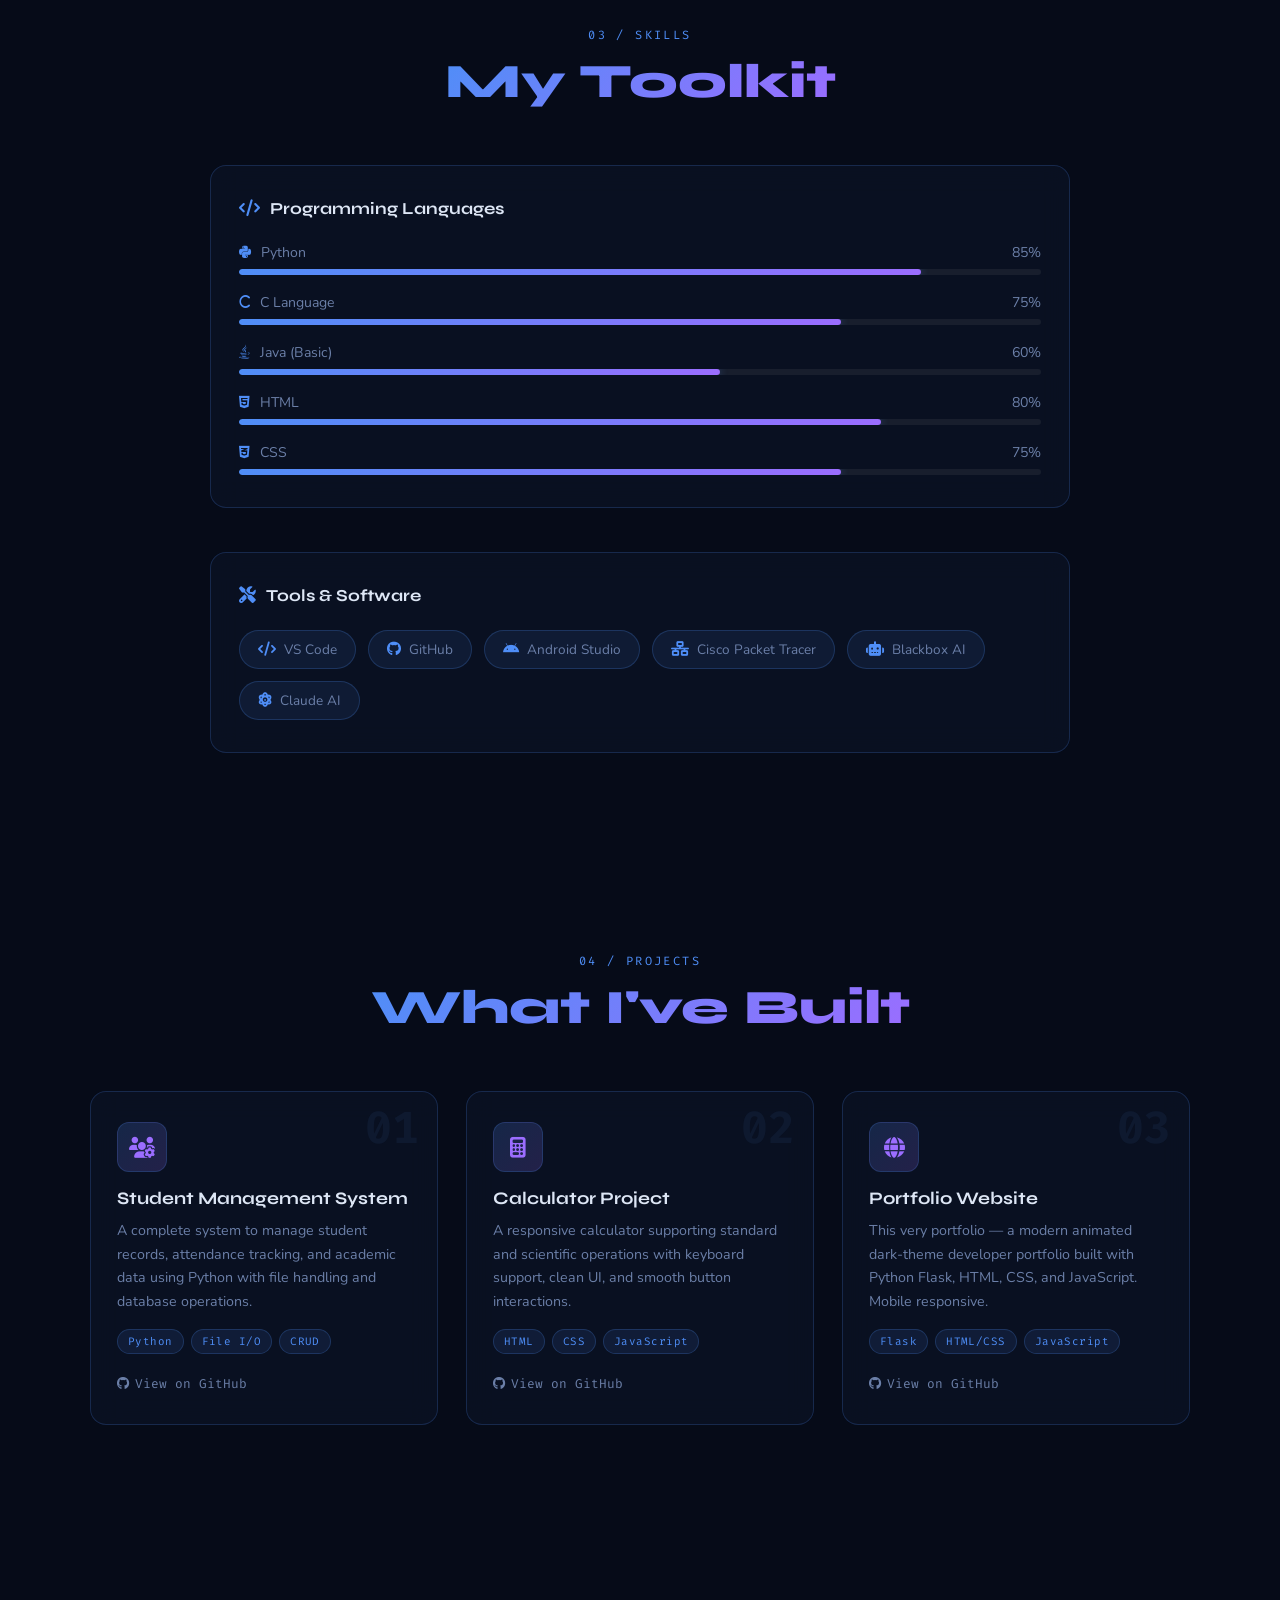
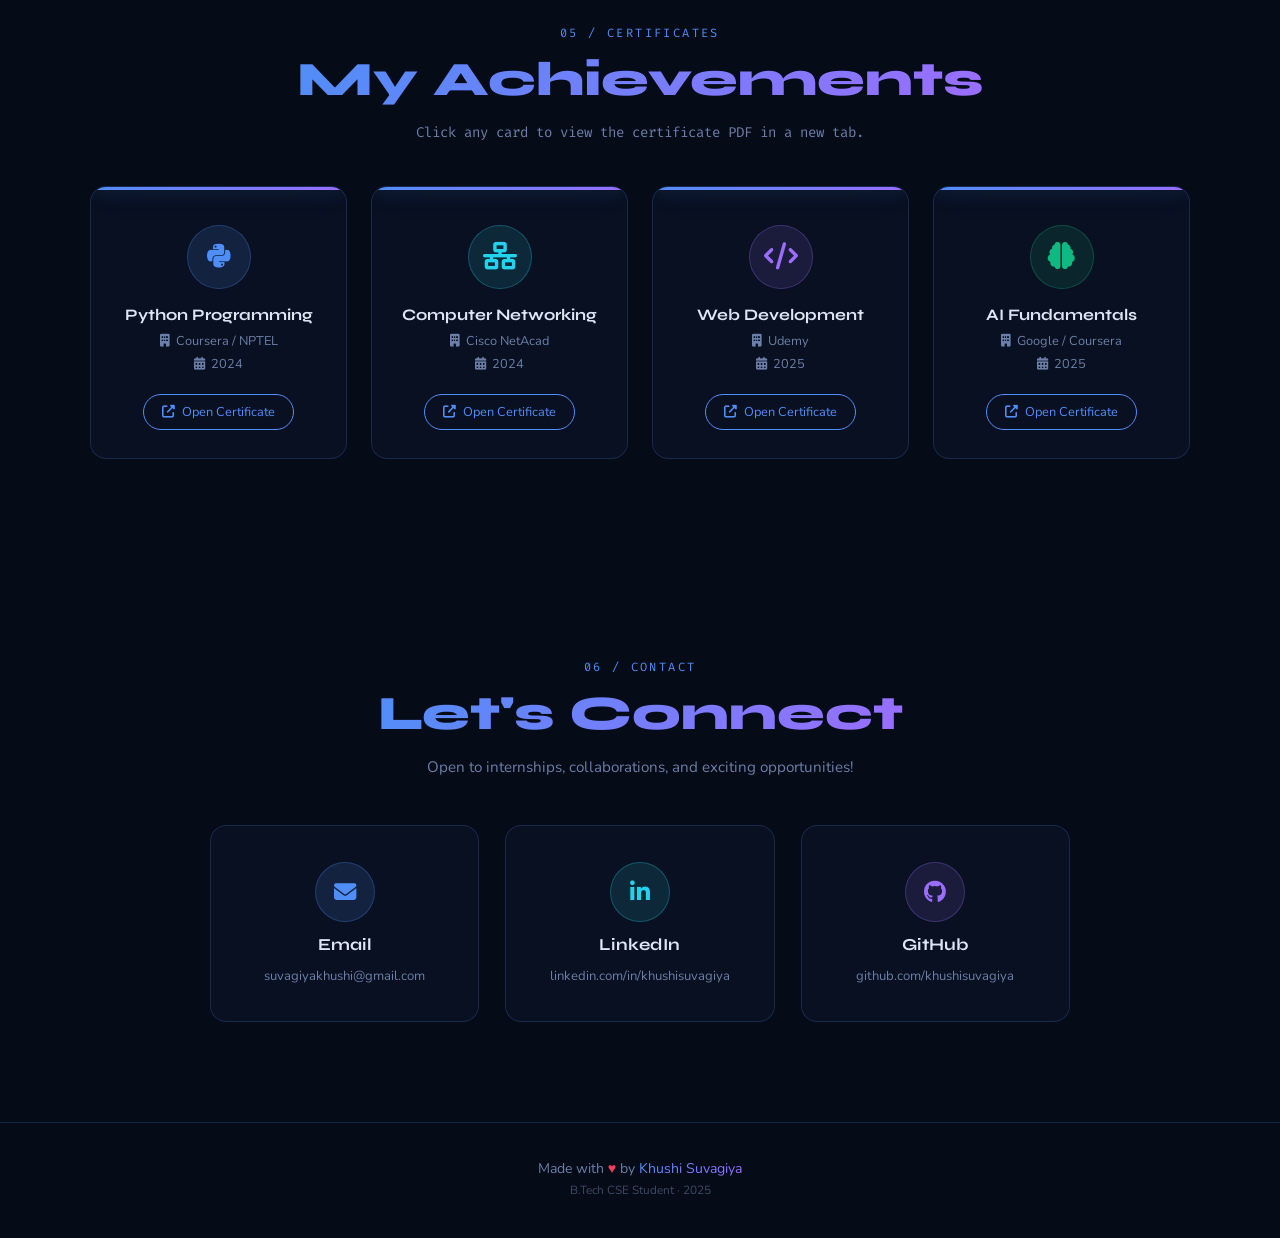
==== commit e66af194: "added python certificate link" ====
--- a/index.html
+++ b/index.html
@@ -232,9 +232,9 @@
         <h3>Python Programming</h3>
         <p class="cert-org"><i class="fas fa-building"></i> Coursera / NPTEL</p>
         <p class="cert-yr"><i class="fas fa-calendar-alt"></i> 2024</p>
-        <button class="cert-open-btn" onclick="event.stopPropagation(); openCert('/certificates/python_cert.pdf')">
-          <i class="fas fa-external-link-alt"></i> Open Certificate
-        </button>
+        <a href="certificates/Coursera.pdf" target="_blank" class="cert-open-btn">
+    <i class="fas fa-external-link-alt"></i> Open Certificate
+    </a>
       </div>
 
       <!-- Certificate 2 -->
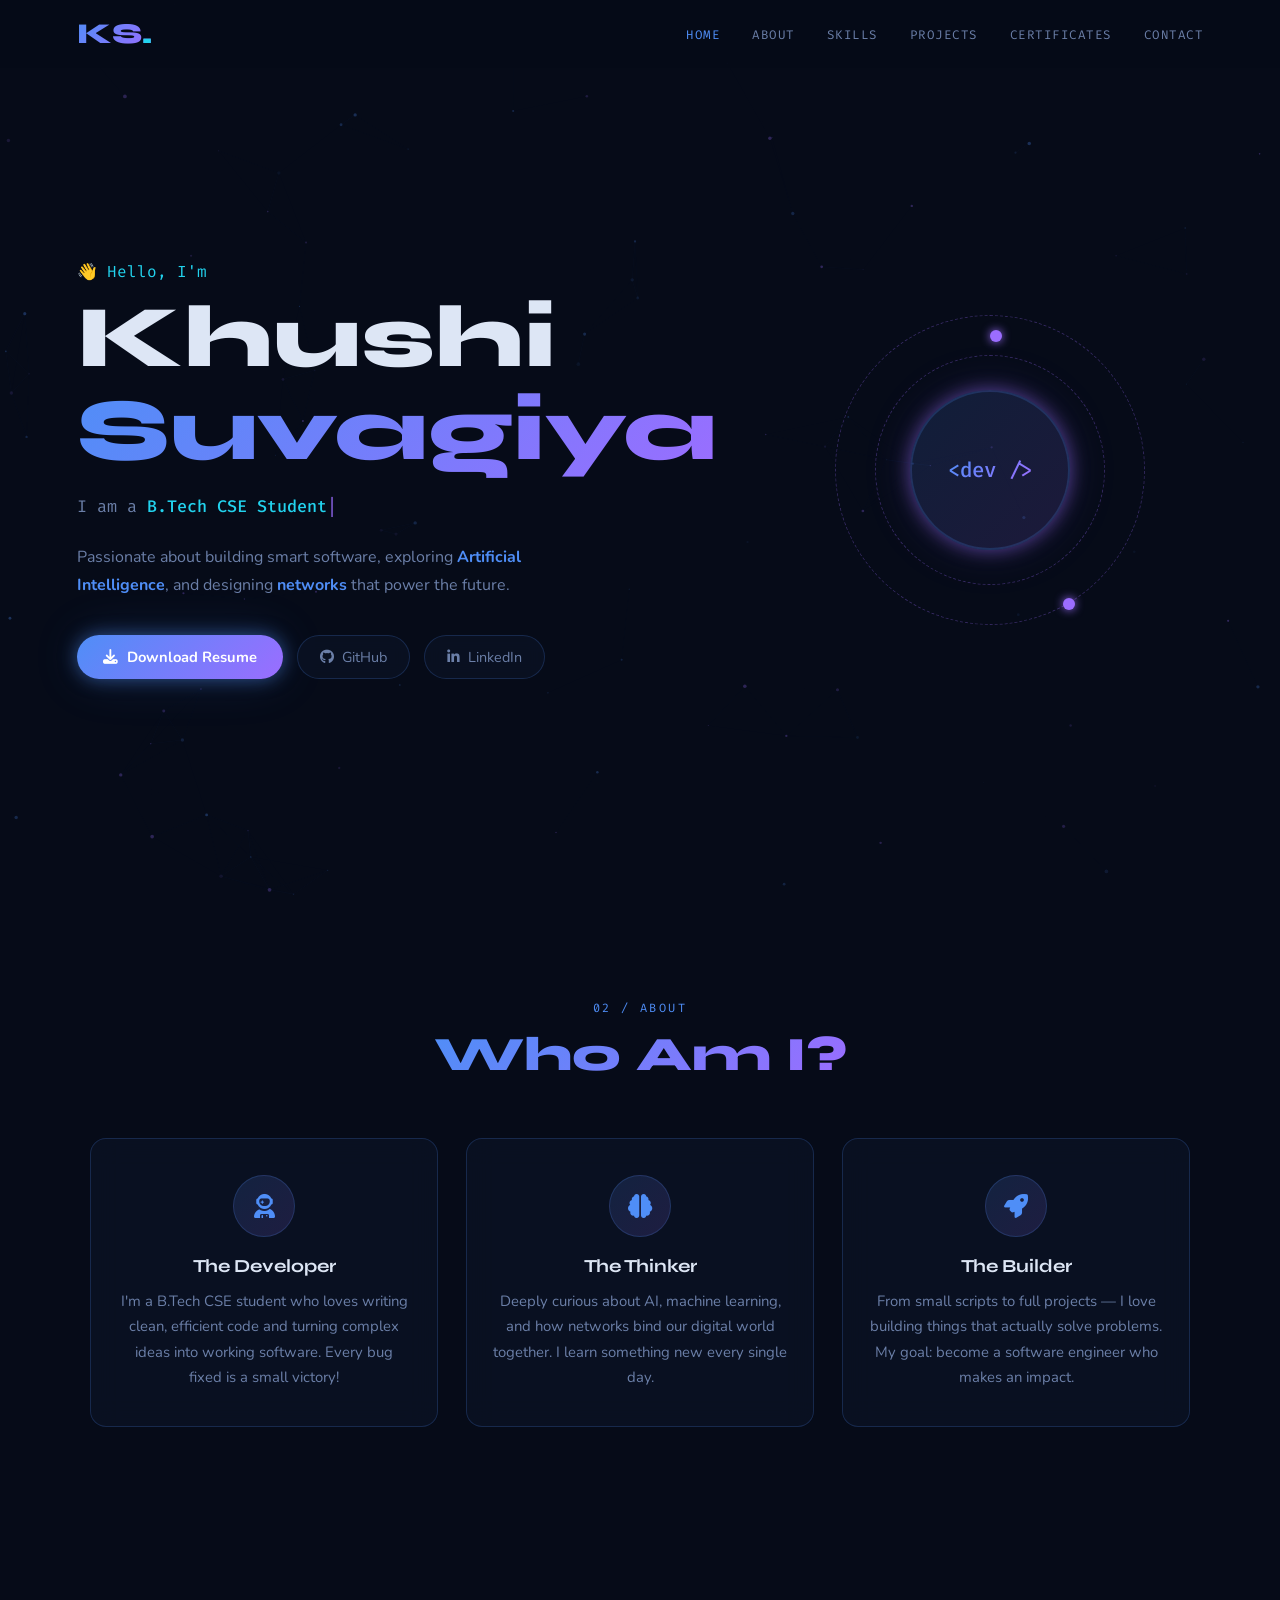
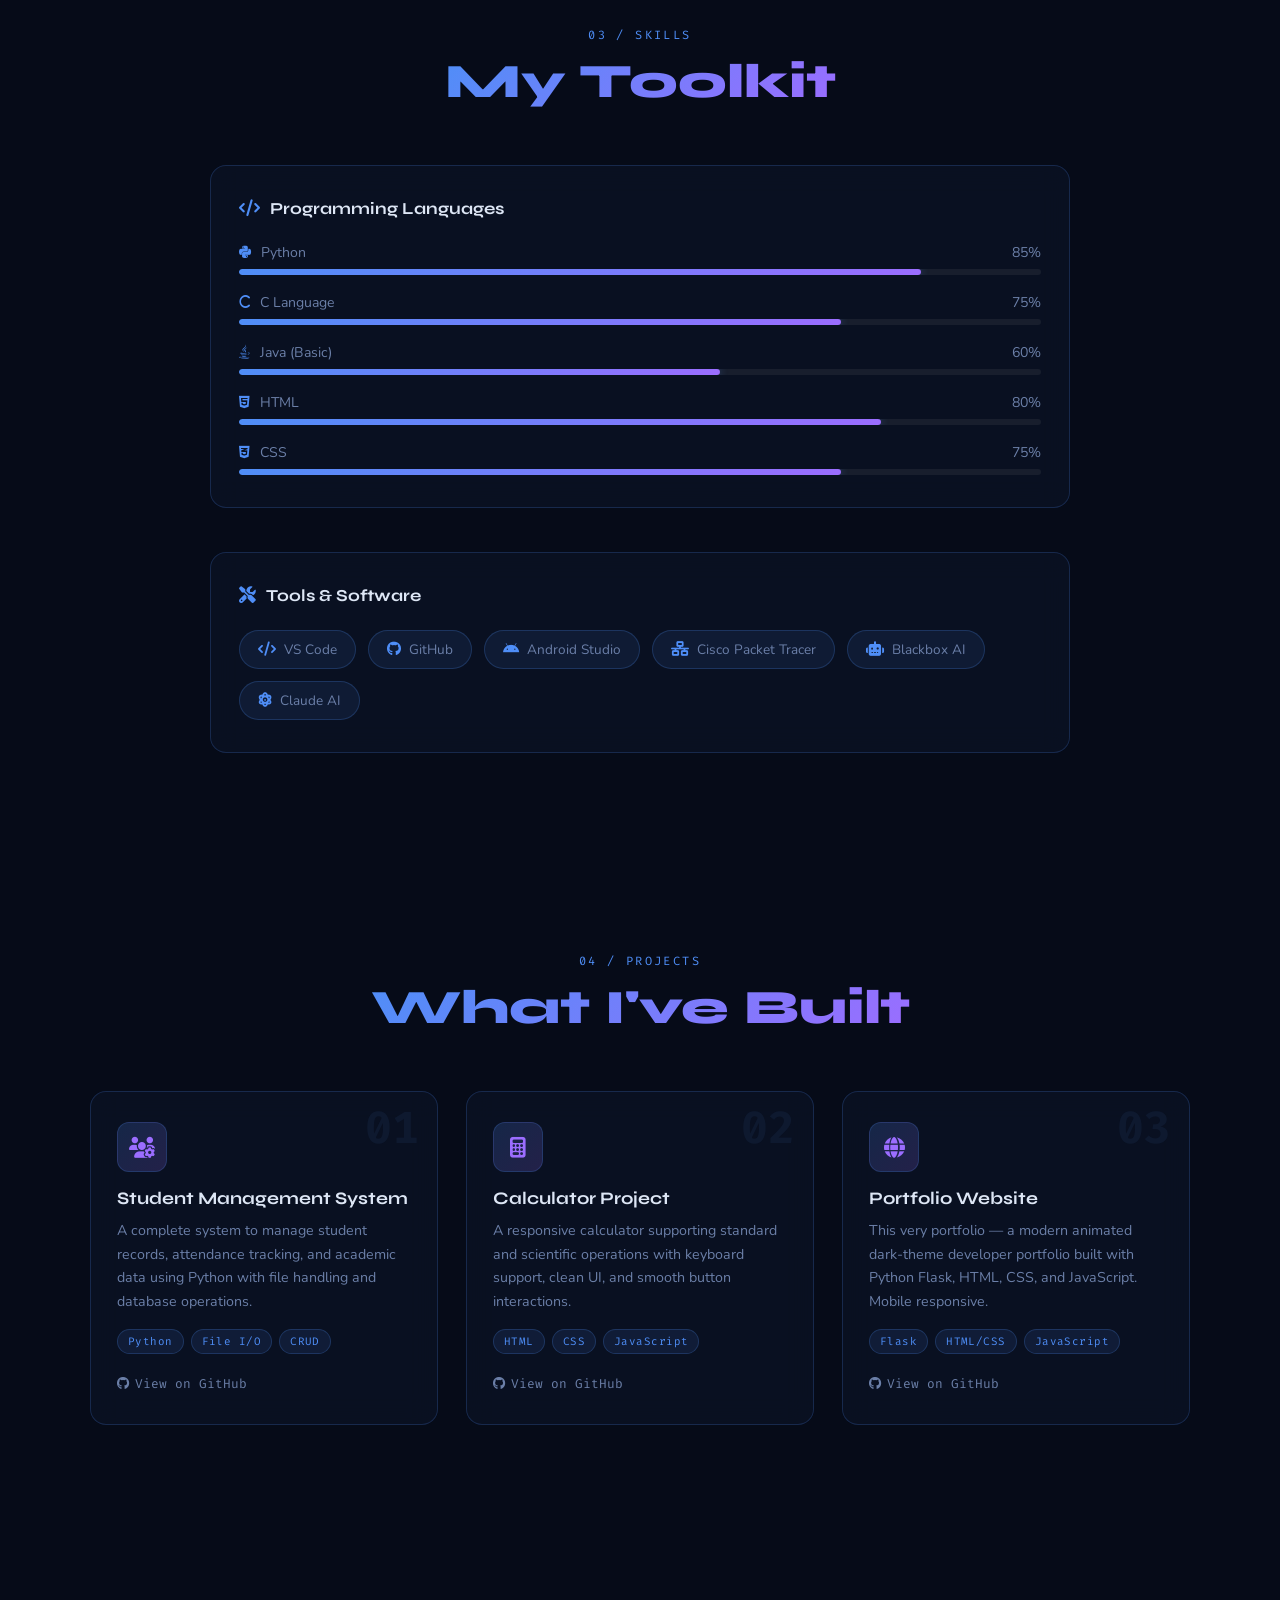
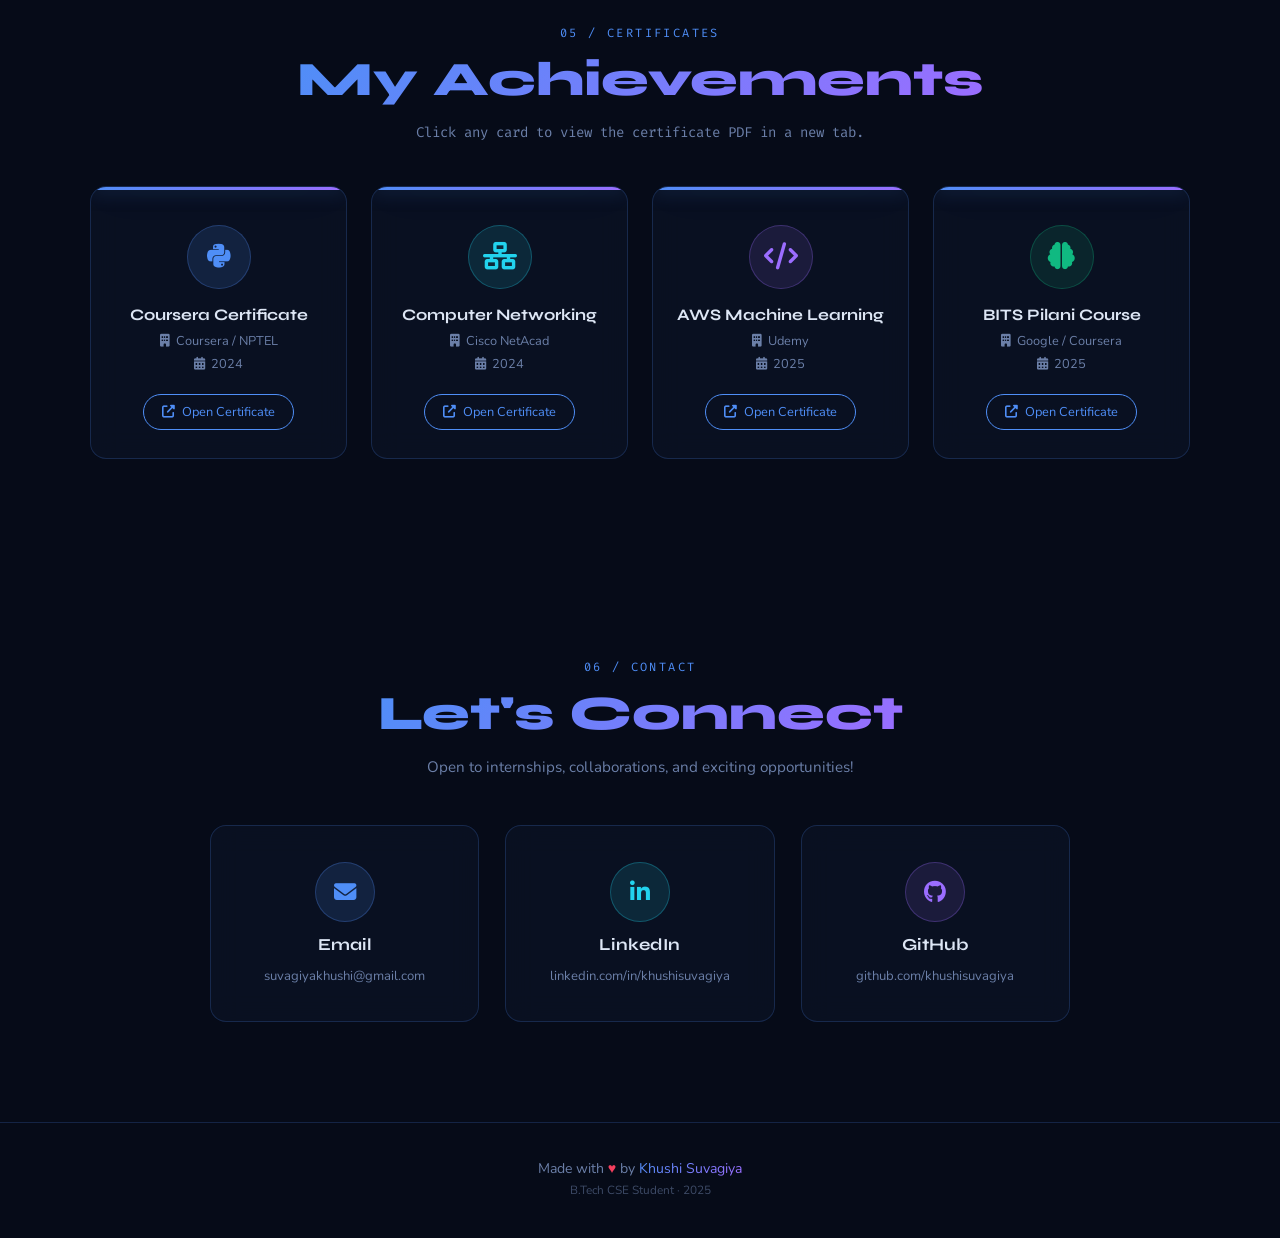
==== commit e6ef676b: "Added certificate PDFs" ====
--- a/index.html
+++ b/index.html
@@ -229,7 +229,7 @@
       <div class="cert-card reveal" onclick="openCert('/certificates/python_cert.pdf')">
         <div class="cert-top-bar"></div>
         <div class="cert-icon"><i class="fab fa-python"></i></div>
-        <h3>Python Programming</h3>
+        <h3>Coursera Certificate</h3>
         <p class="cert-org"><i class="fas fa-building"></i> Coursera / NPTEL</p>
         <p class="cert-yr"><i class="fas fa-calendar-alt"></i> 2024</p>
         <a href="certificates/Coursera.pdf" target="_blank" class="cert-open-btn">
@@ -253,7 +253,7 @@
       <div class="cert-card reveal" onclick="openCert('/certificates/webdev_cert.pdf')">
         <div class="cert-top-bar"></div>
         <div class="cert-icon web-icon"><i class="fas fa-code"></i></div>
-        <h3>Web Development</h3>
+        <h3>AWS Machine Learning</h3>
         <p class="cert-org"><i class="fas fa-building"></i> Udemy</p>
         <p class="cert-yr"><i class="fas fa-calendar-alt"></i> 2025</p>
         <button class="cert-open-btn" onclick="event.stopPropagation(); openCert('/certificates/webdev_cert.pdf')">
@@ -265,7 +265,7 @@
       <div class="cert-card reveal" onclick="openCert('/certificates/ai_cert.pdf')">
         <div class="cert-top-bar"></div>
         <div class="cert-icon ai-icon"><i class="fas fa-brain"></i></div>
-        <h3>AI Fundamentals</h3>
+        <h3>BITS Pilani Course</h3>
         <p class="cert-org"><i class="fas fa-building"></i> Google / Coursera</p>
         <p class="cert-yr"><i class="fas fa-calendar-alt"></i> 2025</p>
         <button class="cert-open-btn" onclick="event.stopPropagation(); openCert('/certificates/ai_cert.pdf')">
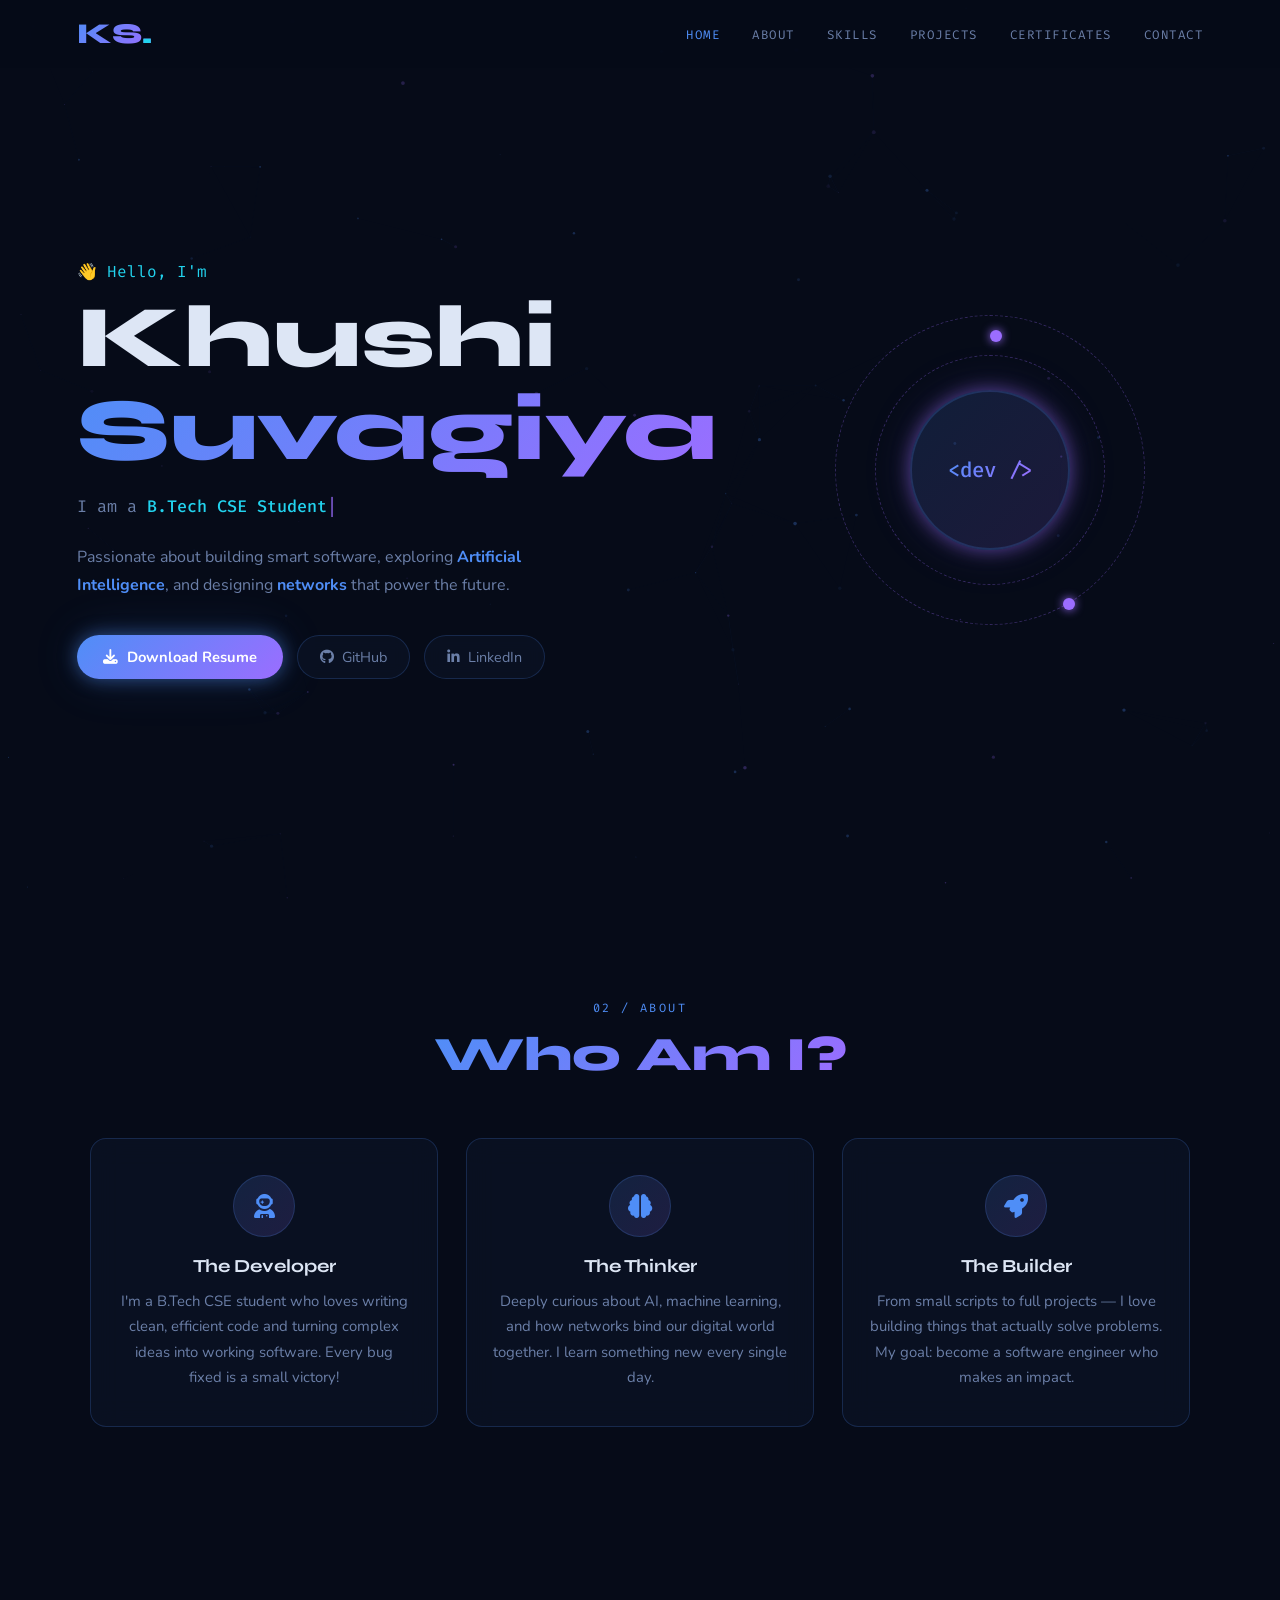
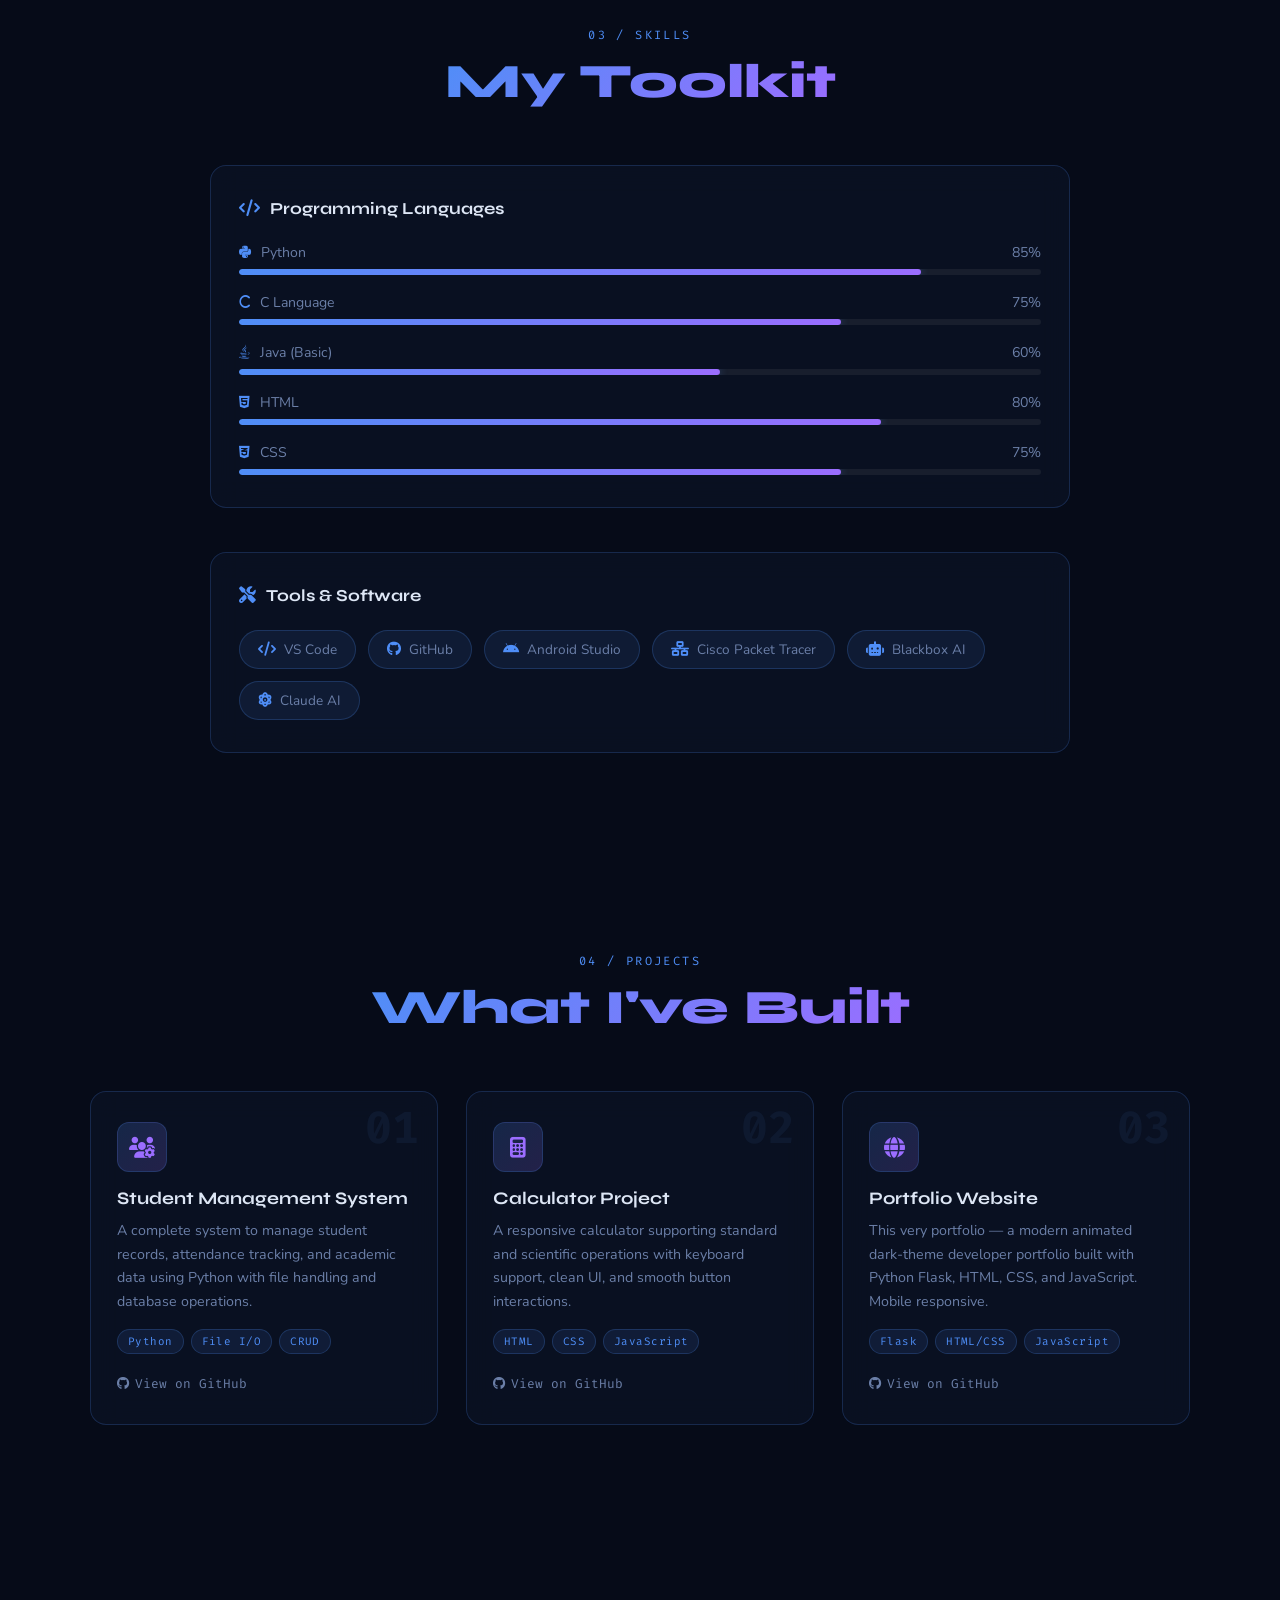
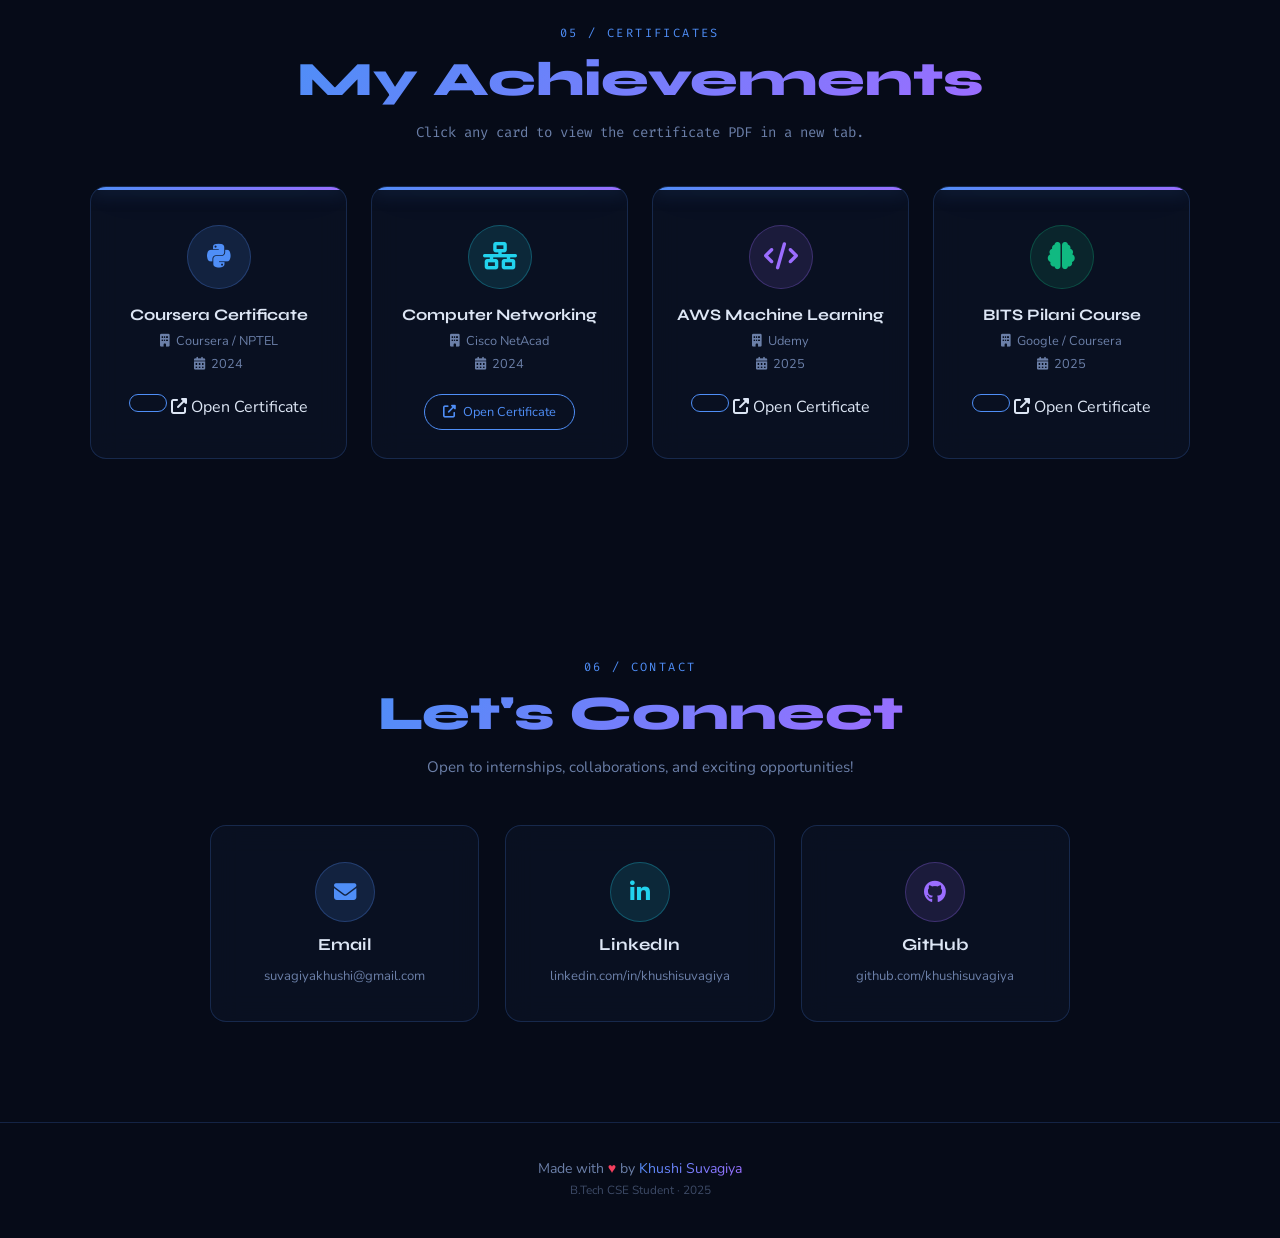
==== commit fe7878fb: "Fixed certificate PDF links" ====
--- a/index.html
+++ b/index.html
@@ -232,8 +232,8 @@
         <h3>Coursera Certificate</h3>
         <p class="cert-org"><i class="fas fa-building"></i> Coursera / NPTEL</p>
         <p class="cert-yr"><i class="fas fa-calendar-alt"></i> 2024</p>
-        <a href="certificates/Coursera.pdf" target="_blank" class="cert-open-btn">
-    <i class="fas fa-external-link-alt"></i> Open Certificate
+        <a href="certificates/coursera.pdf" target="_blank" class="cert-open-btn"></a>
+      <i class="fas fa-external-link-alt"></i> Open Certificate
     </a>
       </div>
 
@@ -256,7 +256,7 @@
         <h3>AWS Machine Learning</h3>
         <p class="cert-org"><i class="fas fa-building"></i> Udemy</p>
         <p class="cert-yr"><i class="fas fa-calendar-alt"></i> 2025</p>
-        <button class="cert-open-btn" onclick="event.stopPropagation(); openCert('/certificates/webdev_cert.pdf')">
+        <a href="certificates/aws.pdf" target="_blank" class="cert-open-btn"></a>
           <i class="fas fa-external-link-alt"></i> Open Certificate
         </button>
       </div>
@@ -268,7 +268,7 @@
         <h3>BITS Pilani Course</h3>
         <p class="cert-org"><i class="fas fa-building"></i> Google / Coursera</p>
         <p class="cert-yr"><i class="fas fa-calendar-alt"></i> 2025</p>
-        <button class="cert-open-btn" onclick="event.stopPropagation(); openCert('/certificates/ai_cert.pdf')">
+        <a href="certificates/bits.pdf" target="_blank" class="cert-open-btn"></a>
           <i class="fas fa-external-link-alt"></i> Open Certificate
         </button>
       </div>
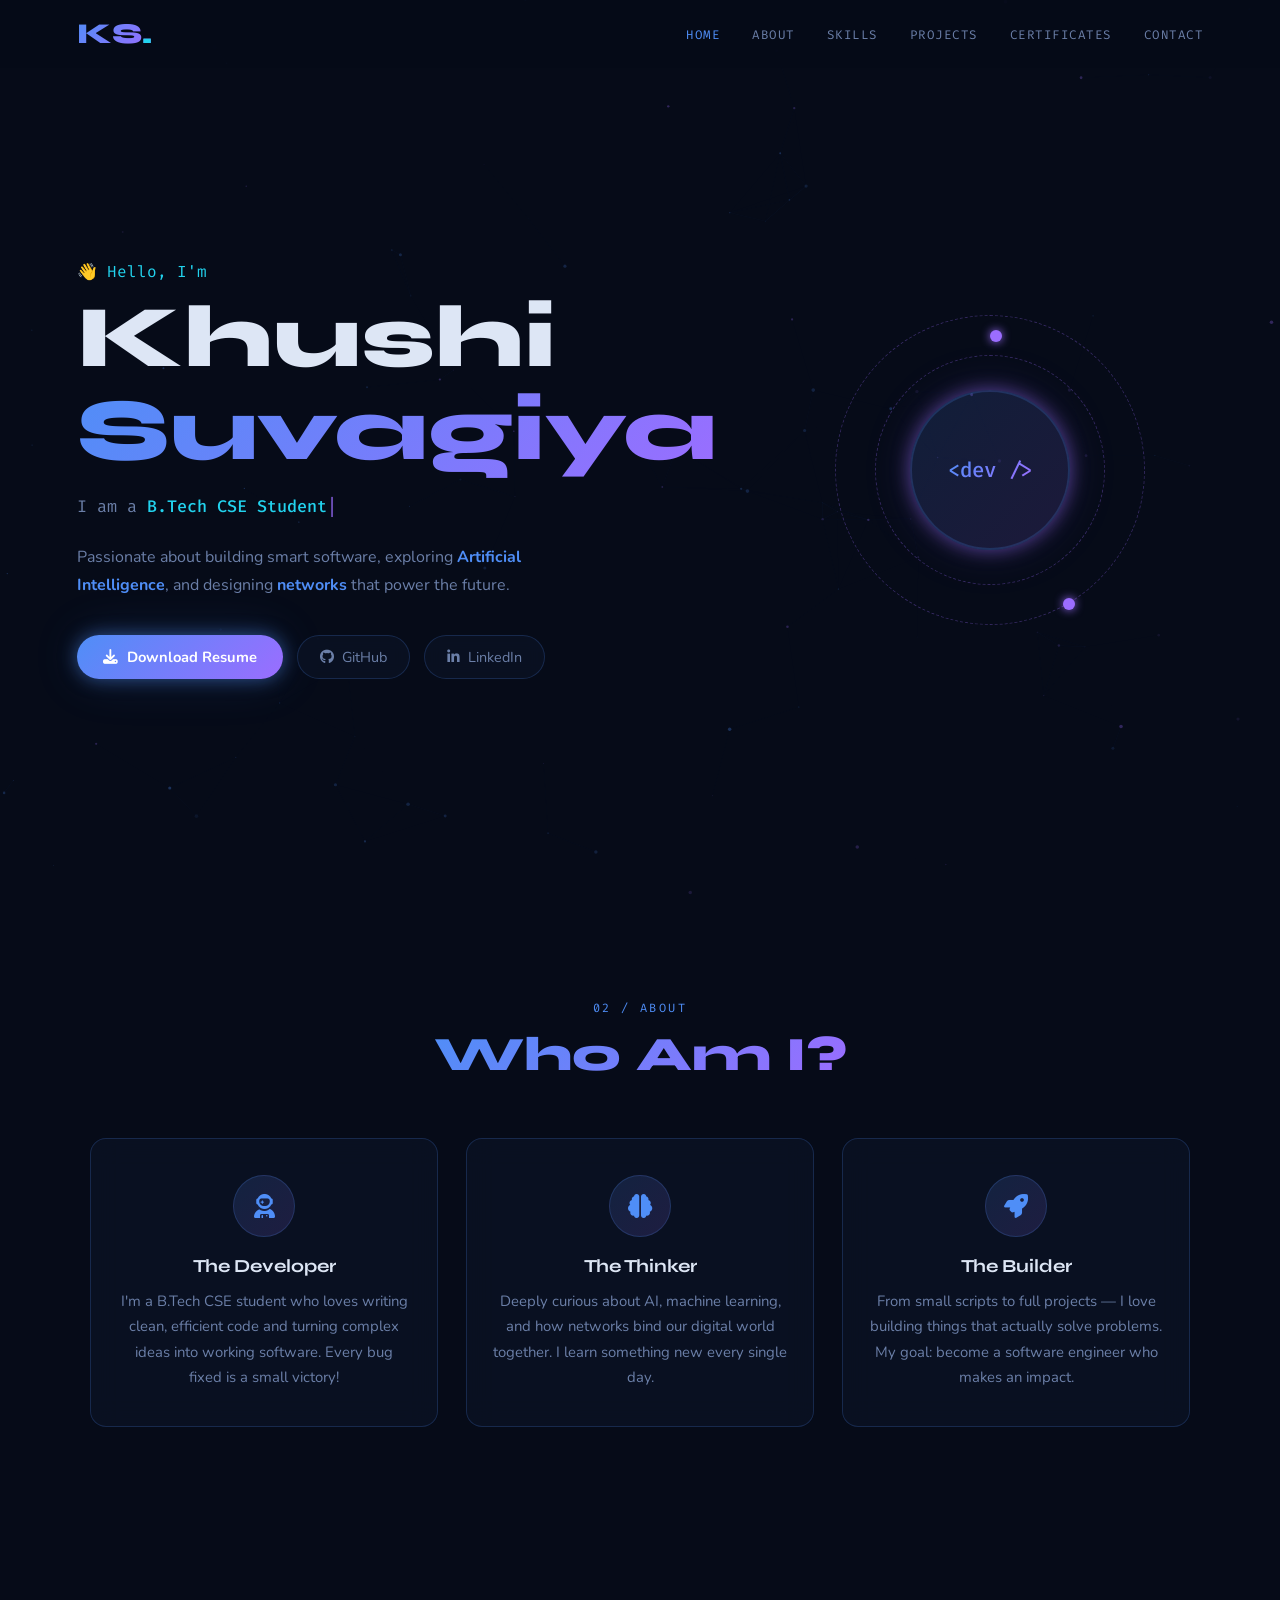
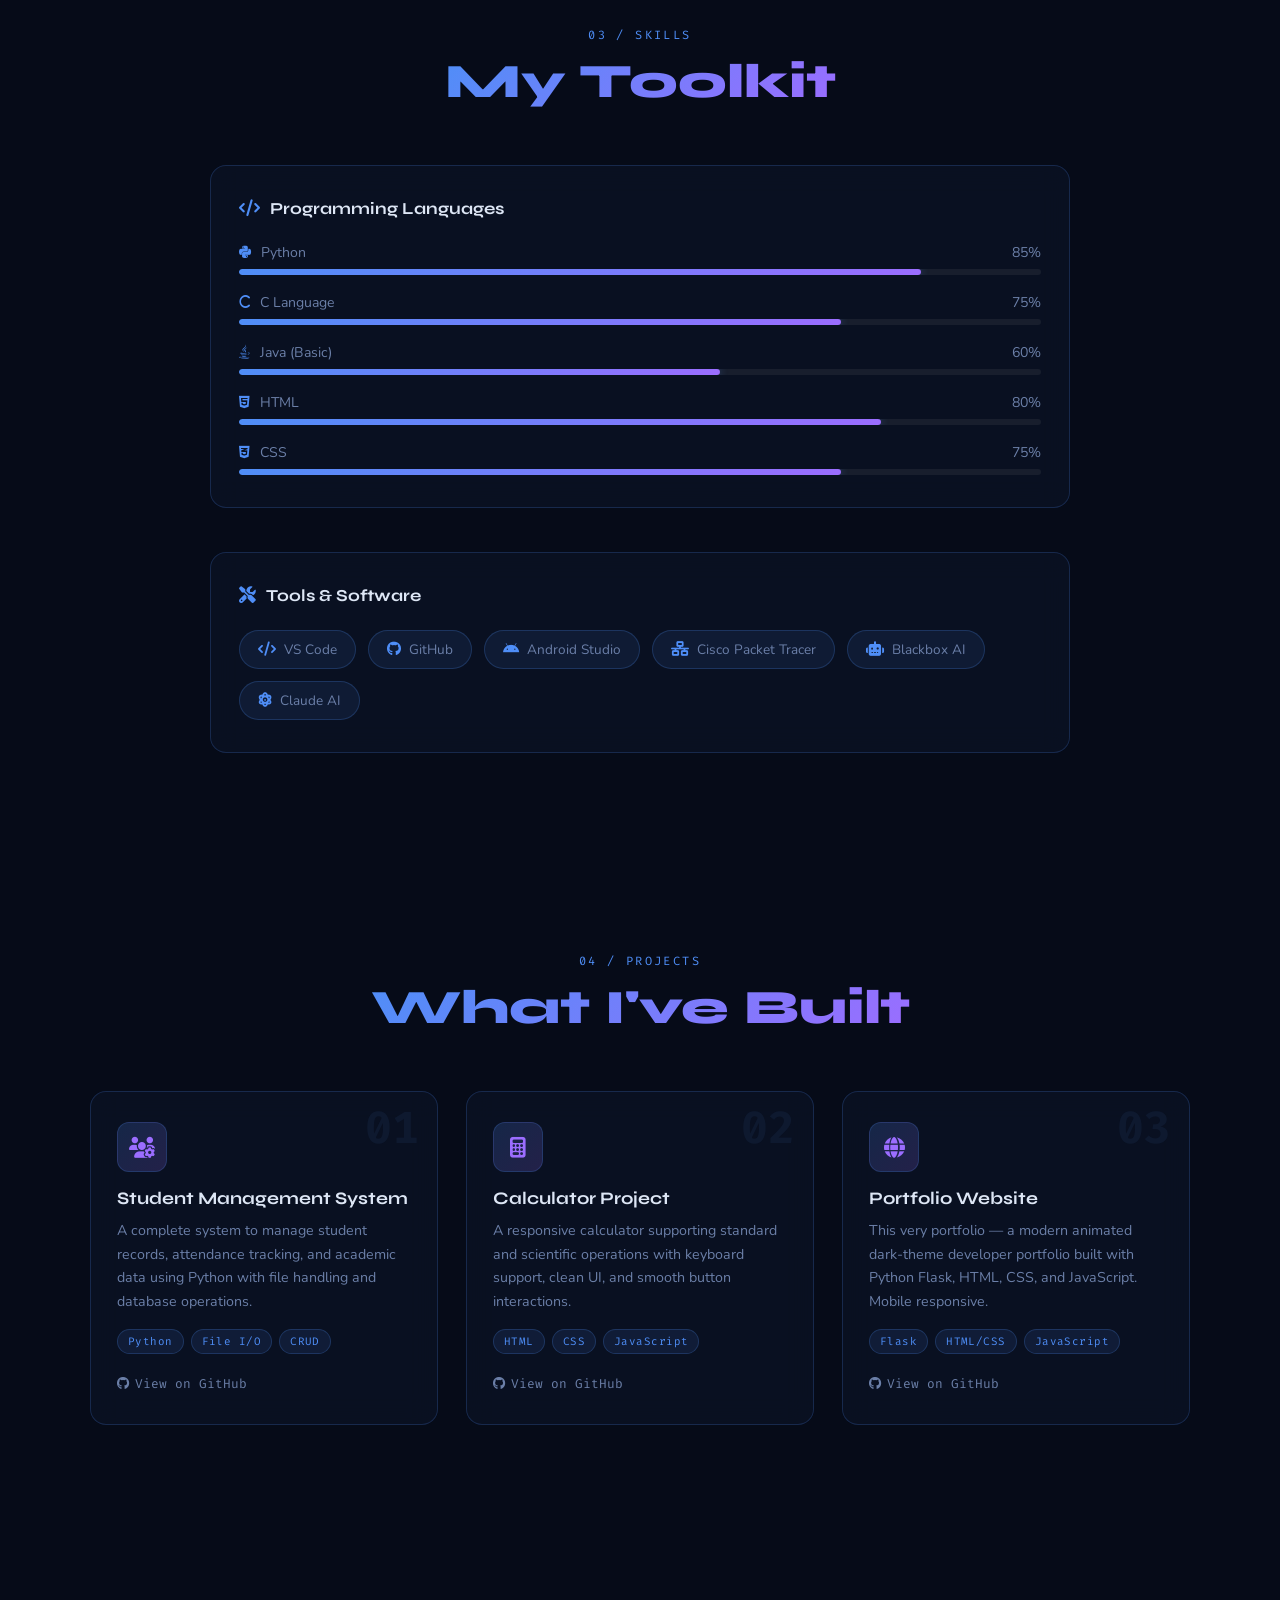
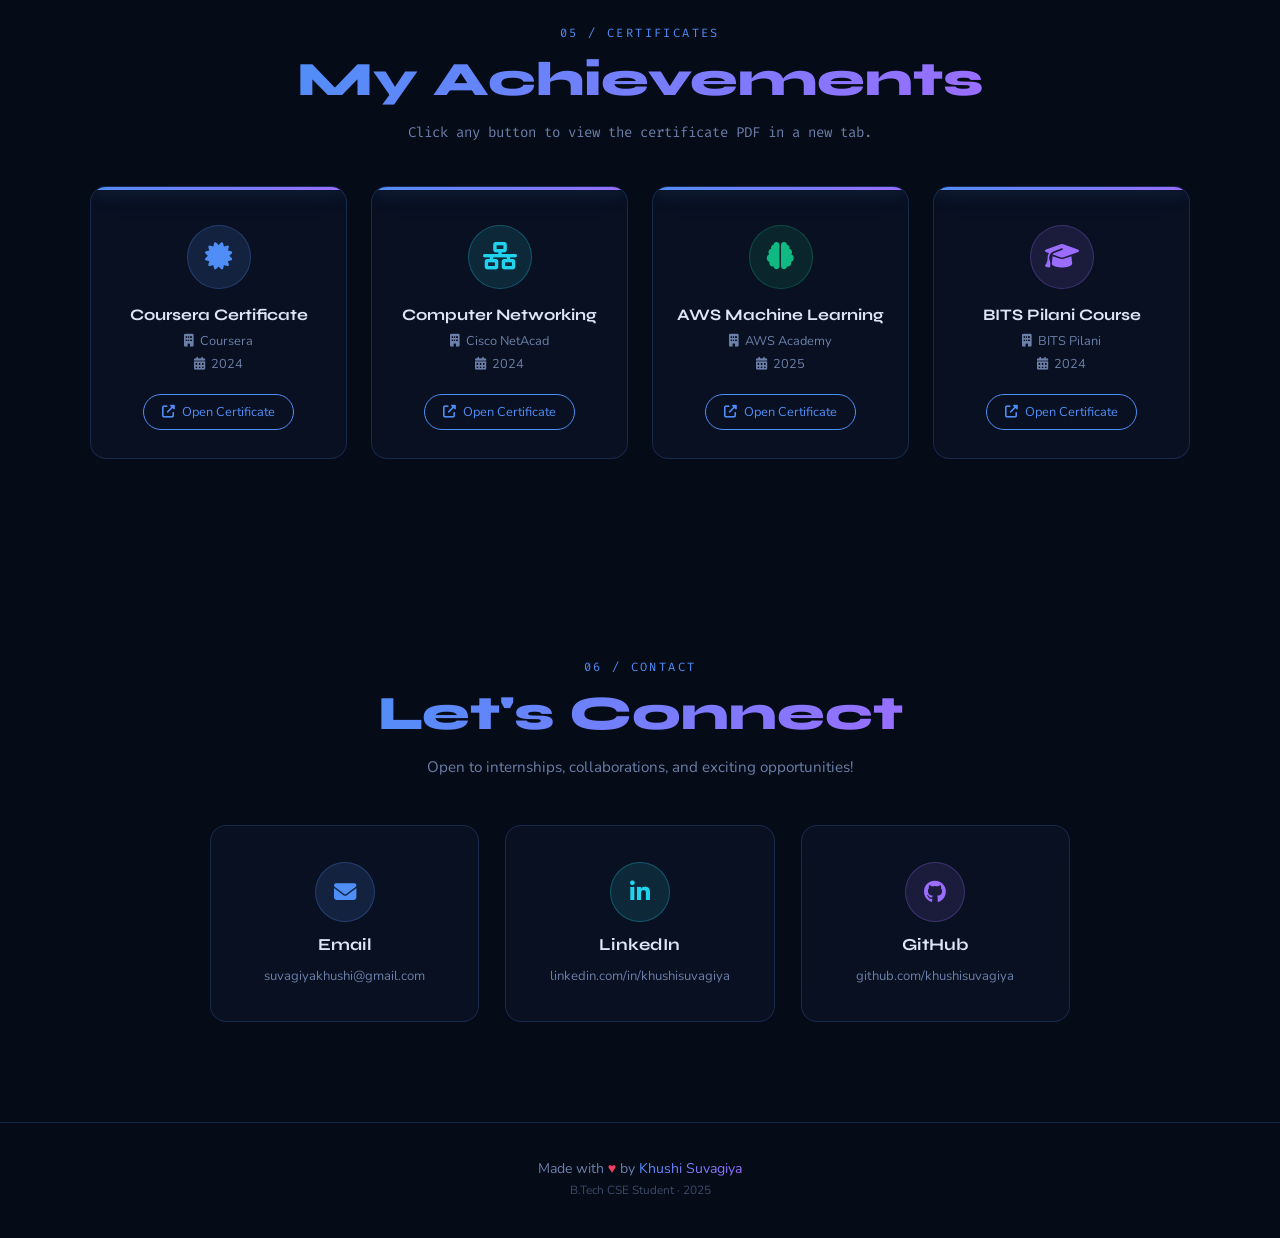
==== commit e3f2efc8: "fix certificates section" ====
--- a/index.html
+++ b/index.html
@@ -216,65 +216,60 @@
 
     </div>
   </section>
-
   <!-- ===== SECTION 5: CERTIFICATES ===== -->
-  <section id="certificates" class="section">
-    <div class="section-label">05 / Certificates</div>
-    <h2 class="section-heading">My Achievements</h2>
-    <p class="cert-note">Click any card to view the certificate PDF in a new tab.</p>
-
-    <div class="certs-grid">
-
-      <!-- Certificate 1 -->
-      <div class="cert-card reveal" onclick="openCert('/certificates/python_cert.pdf')">
-        <div class="cert-top-bar"></div>
-        <div class="cert-icon"><i class="fab fa-python"></i></div>
-        <h3>Coursera Certificate</h3>
-        <p class="cert-org"><i class="fas fa-building"></i> Coursera / NPTEL</p>
-        <p class="cert-yr"><i class="fas fa-calendar-alt"></i> 2024</p>
-        <a href="certificates/coursera.pdf" target="_blank" class="cert-open-btn"></a>
-      <i class="fas fa-external-link-alt"></i> Open Certificate
-    </a>
-      </div>
-
-      <!-- Certificate 2 -->
-      <div class="cert-card reveal" onclick="openCert('/certificates/networking_cert.pdf')">
-        <div class="cert-top-bar"></div>
-        <div class="cert-icon net-icon"><i class="fas fa-network-wired"></i></div>
-        <h3>Computer Networking</h3>
-        <p class="cert-org"><i class="fas fa-building"></i> Cisco NetAcad</p>
-        <p class="cert-yr"><i class="fas fa-calendar-alt"></i> 2024</p>
-        <button class="cert-open-btn" onclick="event.stopPropagation(); openCert('/certificates/networking_cert.pdf')">
-          <i class="fas fa-external-link-alt"></i> Open Certificate
-        </button>
-      </div>
-
-      <!-- Certificate 3 -->
-      <div class="cert-card reveal" onclick="openCert('/certificates/webdev_cert.pdf')">
-        <div class="cert-top-bar"></div>
-        <div class="cert-icon web-icon"><i class="fas fa-code"></i></div>
-        <h3>AWS Machine Learning</h3>
-        <p class="cert-org"><i class="fas fa-building"></i> Udemy</p>
-        <p class="cert-yr"><i class="fas fa-calendar-alt"></i> 2025</p>
-        <a href="certificates/aws.pdf" target="_blank" class="cert-open-btn"></a>
-          <i class="fas fa-external-link-alt"></i> Open Certificate
-        </button>
-      </div>
-
-      <!-- Certificate 4 -->
-      <div class="cert-card reveal" onclick="openCert('/certificates/ai_cert.pdf')">
-        <div class="cert-top-bar"></div>
-        <div class="cert-icon ai-icon"><i class="fas fa-brain"></i></div>
-        <h3>BITS Pilani Course</h3>
-        <p class="cert-org"><i class="fas fa-building"></i> Google / Coursera</p>
-        <p class="cert-yr"><i class="fas fa-calendar-alt"></i> 2025</p>
-        <a href="certificates/bits.pdf" target="_blank" class="cert-open-btn"></a>
-          <i class="fas fa-external-link-alt"></i> Open Certificate
-        </button>
-      </div>
-
-    </div>
-  </section>
+<section id="certificates" class="section">
+  <div class="section-label">05 / Certificates</div>
+  <h2 class="section-heading">My Achievements</h2>
+  <p class="cert-note">Click any button to view the certificate PDF in a new tab.</p>
+
+  <div class="certs-grid">
+
+    <div class="cert-card reveal">
+      <div class="cert-top-bar"></div>
+      <div class="cert-icon"><i class="fas fa-certificate"></i></div>
+      <h3>Coursera Certificate</h3>
+      <p class="cert-org"><i class="fas fa-building"></i> Coursera</p>
+      <p class="cert-yr"><i class="fas fa-calendar-alt"></i> 2024</p>
+      <a href="certificates/coursera.pdf" target="_blank" class="cert-open-btn">
+        <i class="fas fa-external-link-alt"></i> Open Certificate
+      </a>
+    </div>
+
+    <div class="cert-card reveal">
+      <div class="cert-top-bar"></div>
+      <div class="cert-icon net-icon"><i class="fas fa-network-wired"></i></div>
+      <h3>Computer Networking</h3>
+      <p class="cert-org"><i class="fas fa-building"></i> Cisco NetAcad</p>
+      <p class="cert-yr"><i class="fas fa-calendar-alt"></i> 2024</p>
+      <a href="certificates/cisco1.pdf" target="_blank" class="cert-open-btn">
+        <i class="fas fa-external-link-alt"></i> Open Certificate
+      </a>
+    </div>
+
+    <div class="cert-card reveal">
+      <div class="cert-top-bar"></div>
+      <div class="cert-icon ai-icon"><i class="fas fa-brain"></i></div>
+      <h3>AWS Machine Learning</h3>
+      <p class="cert-org"><i class="fas fa-building"></i> AWS Academy</p>
+      <p class="cert-yr"><i class="fas fa-calendar-alt"></i> 2025</p>
+      <a href="certificates/aws.pdf" target="_blank" class="cert-open-btn">
+        <i class="fas fa-external-link-alt"></i> Open Certificate
+      </a>
+    </div>
+
+    <div class="cert-card reveal">
+      <div class="cert-top-bar"></div>
+      <div class="cert-icon web-icon"><i class="fas fa-graduation-cap"></i></div>
+      <h3>BITS Pilani Course</h3>
+      <p class="cert-org"><i class="fas fa-building"></i> BITS Pilani</p>
+      <p class="cert-yr"><i class="fas fa-calendar-alt"></i> 2024</p>
+      <a href="certificates/bits.pdf" target="_blank" class="cert-open-btn">
+        <i class="fas fa-external-link-alt"></i> Open Certificate
+      </a>
+    </div>
+
+  </div>
+</section>
 
   <!-- ===== SECTION 6: CONTACT ===== -->
   <section id="contact" class="section">
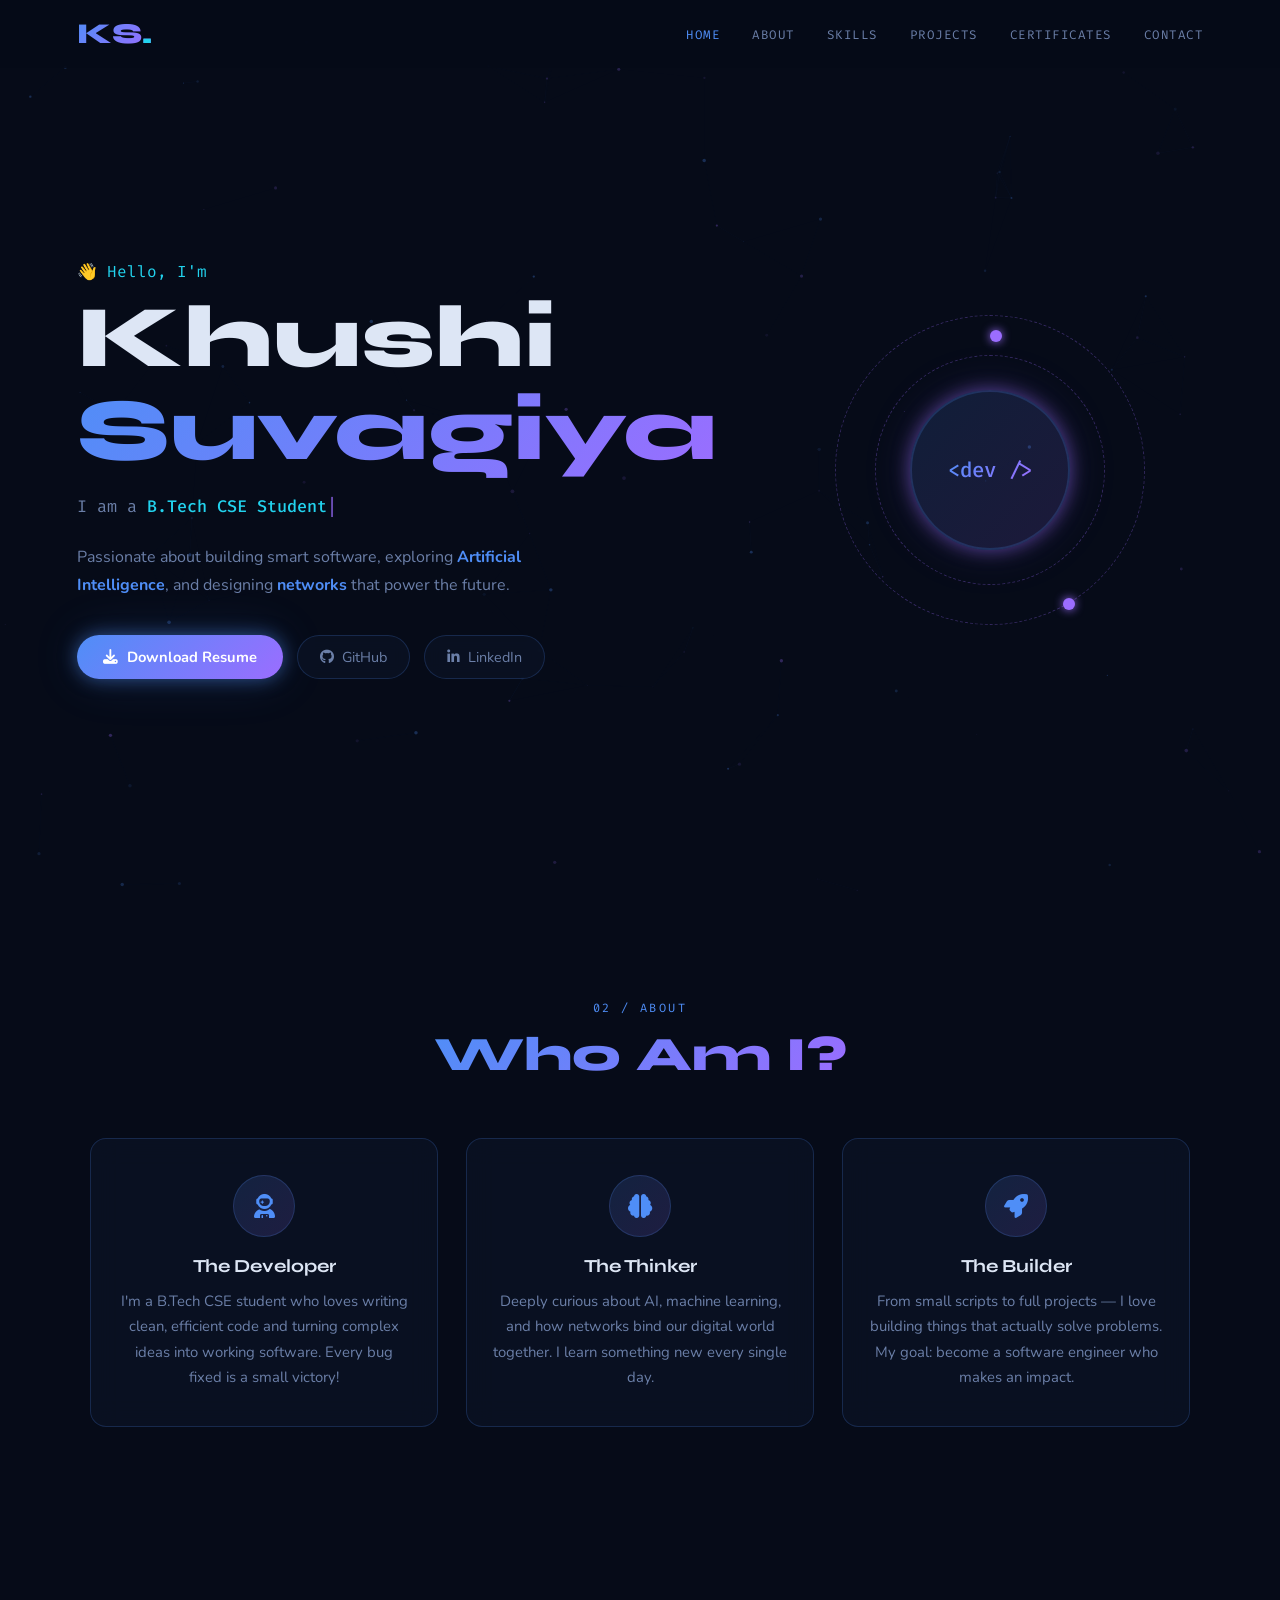
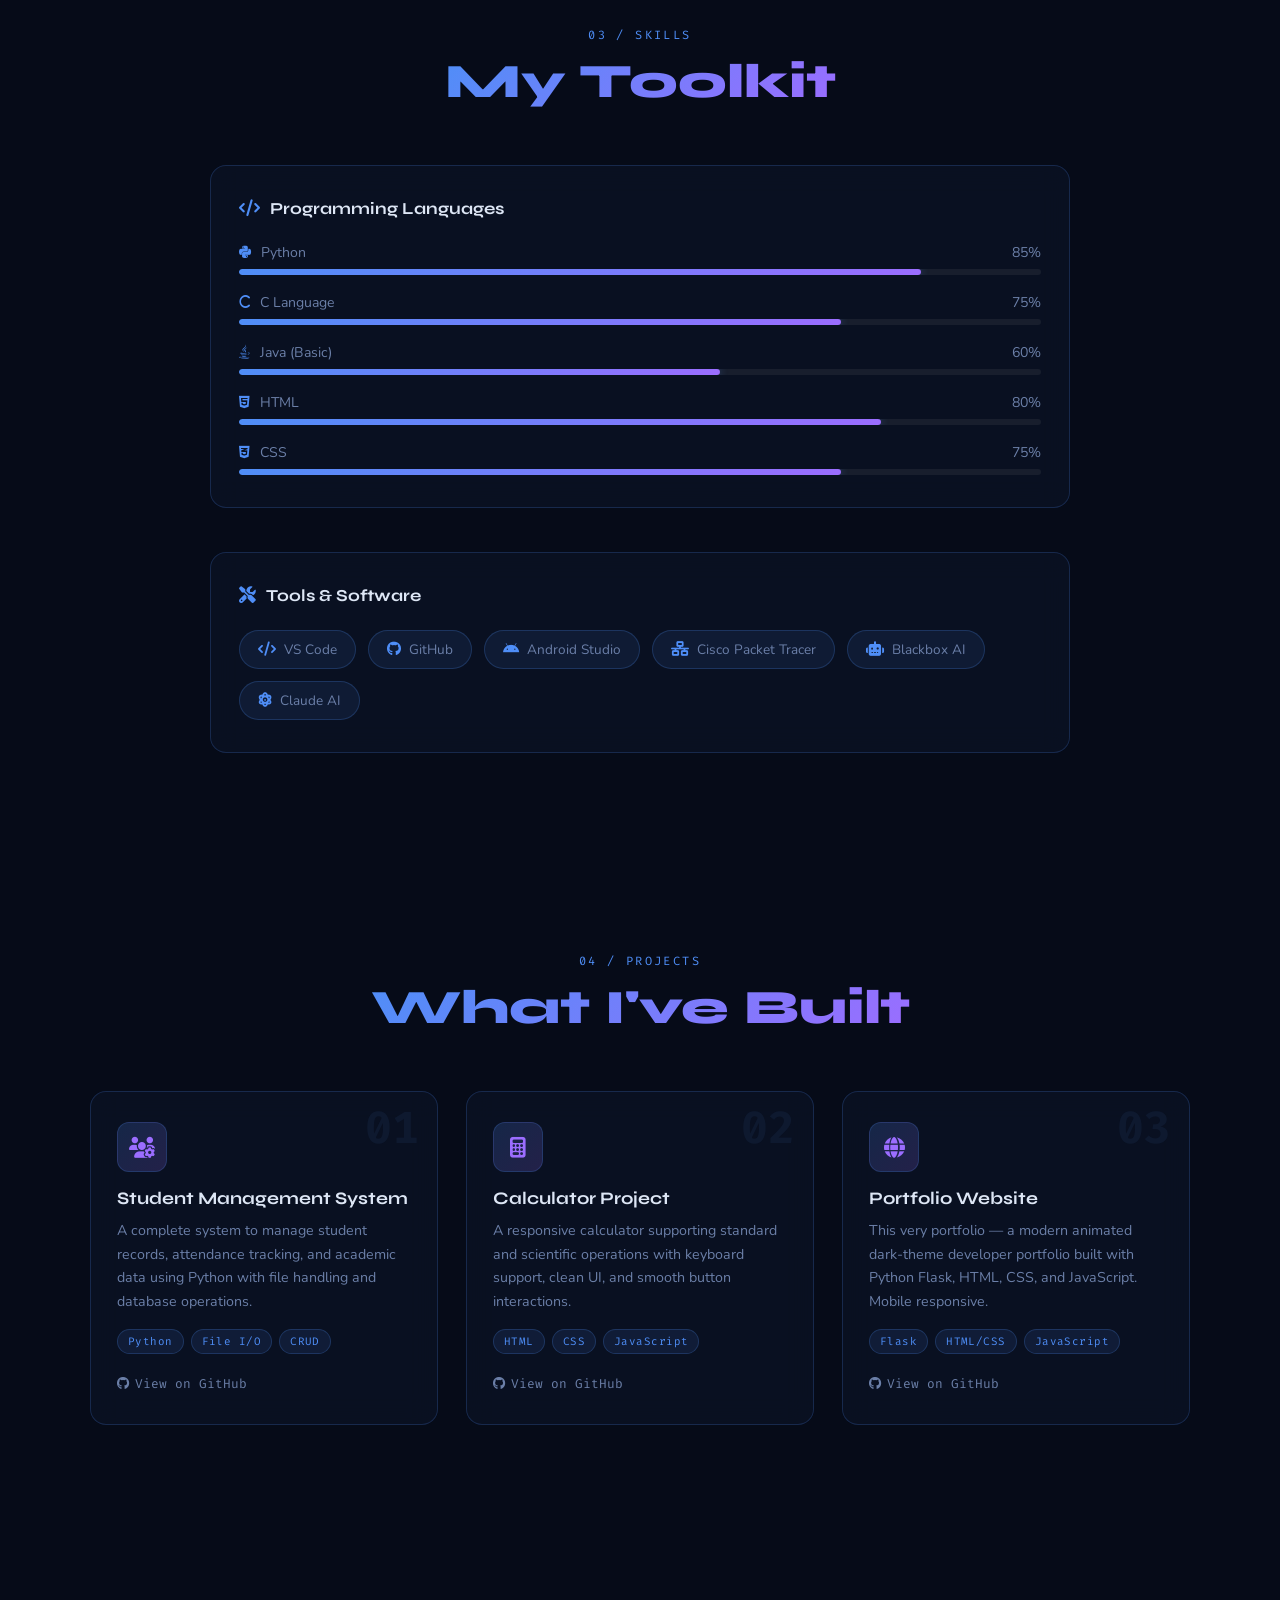
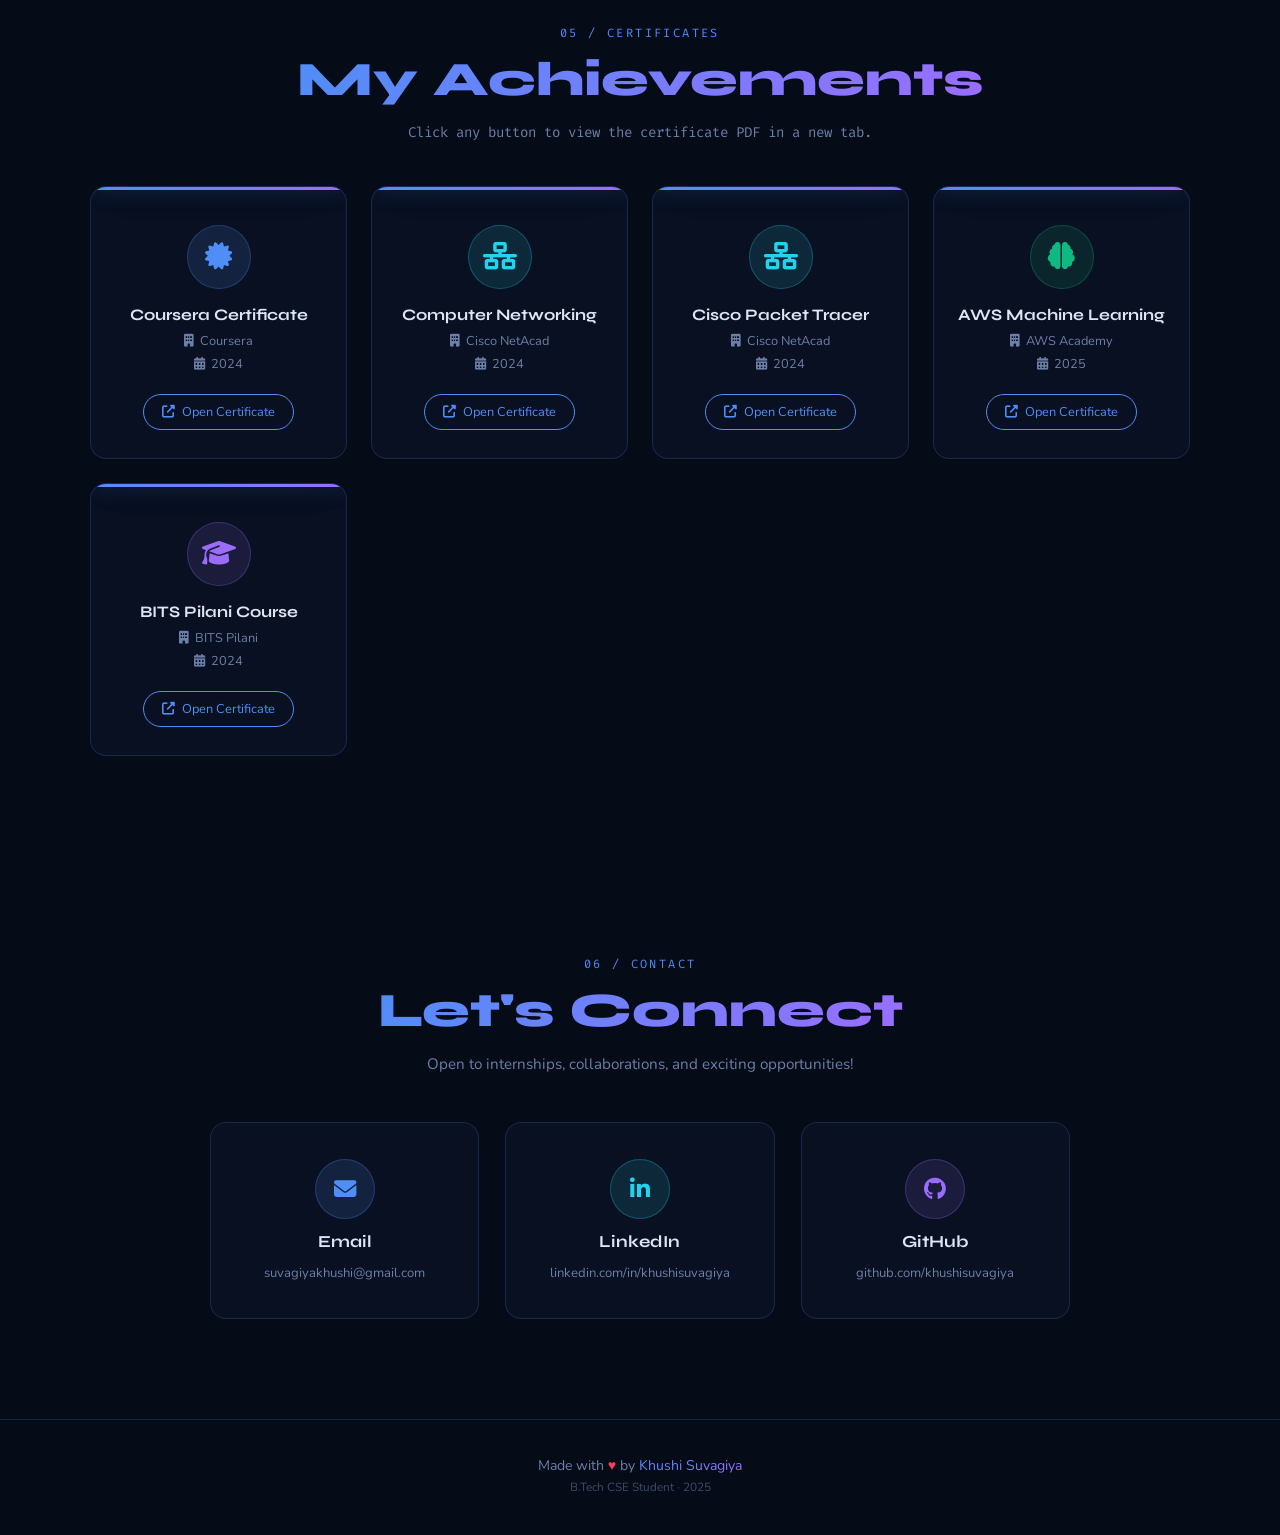
==== commit 05765c26: "Added all certificates" ====
--- a/index.html
+++ b/index.html
@@ -217,13 +217,14 @@
     </div>
   </section>
   <!-- ===== SECTION 5: CERTIFICATES ===== -->
-<section id="certificates" class="section">
+   <section id="certificates" class="section">
   <div class="section-label">05 / Certificates</div>
   <h2 class="section-heading">My Achievements</h2>
   <p class="cert-note">Click any button to view the certificate PDF in a new tab.</p>
 
   <div class="certs-grid">
 
+    <!-- Coursera Certificate -->
     <div class="cert-card reveal">
       <div class="cert-top-bar"></div>
       <div class="cert-icon"><i class="fas fa-certificate"></i></div>
@@ -235,6 +236,7 @@
       </a>
     </div>
 
+    <!-- Cisco Certificate 1 -->
     <div class="cert-card reveal">
       <div class="cert-top-bar"></div>
       <div class="cert-icon net-icon"><i class="fas fa-network-wired"></i></div>
@@ -246,6 +248,19 @@
       </a>
     </div>
 
+    <!-- Cisco Certificate 2 -->
+    <div class="cert-card reveal">
+      <div class="cert-top-bar"></div>
+      <div class="cert-icon net-icon"><i class="fas fa-network-wired"></i></div>
+      <h3>Cisco Packet Tracer</h3>
+      <p class="cert-org"><i class="fas fa-building"></i> Cisco NetAcad</p>
+      <p class="cert-yr"><i class="fas fa-calendar-alt"></i> 2024</p>
+      <a href="certificates/cisco2.pdf" target="_blank" class="cert-open-btn">
+        <i class="fas fa-external-link-alt"></i> Open Certificate
+      </a>
+    </div>
+
+    <!-- AWS Certificate -->
     <div class="cert-card reveal">
       <div class="cert-top-bar"></div>
       <div class="cert-icon ai-icon"><i class="fas fa-brain"></i></div>
@@ -257,6 +272,7 @@
       </a>
     </div>
 
+    <!-- BITS Pilani Certificate -->
     <div class="cert-card reveal">
       <div class="cert-top-bar"></div>
       <div class="cert-icon web-icon"><i class="fas fa-graduation-cap"></i></div>
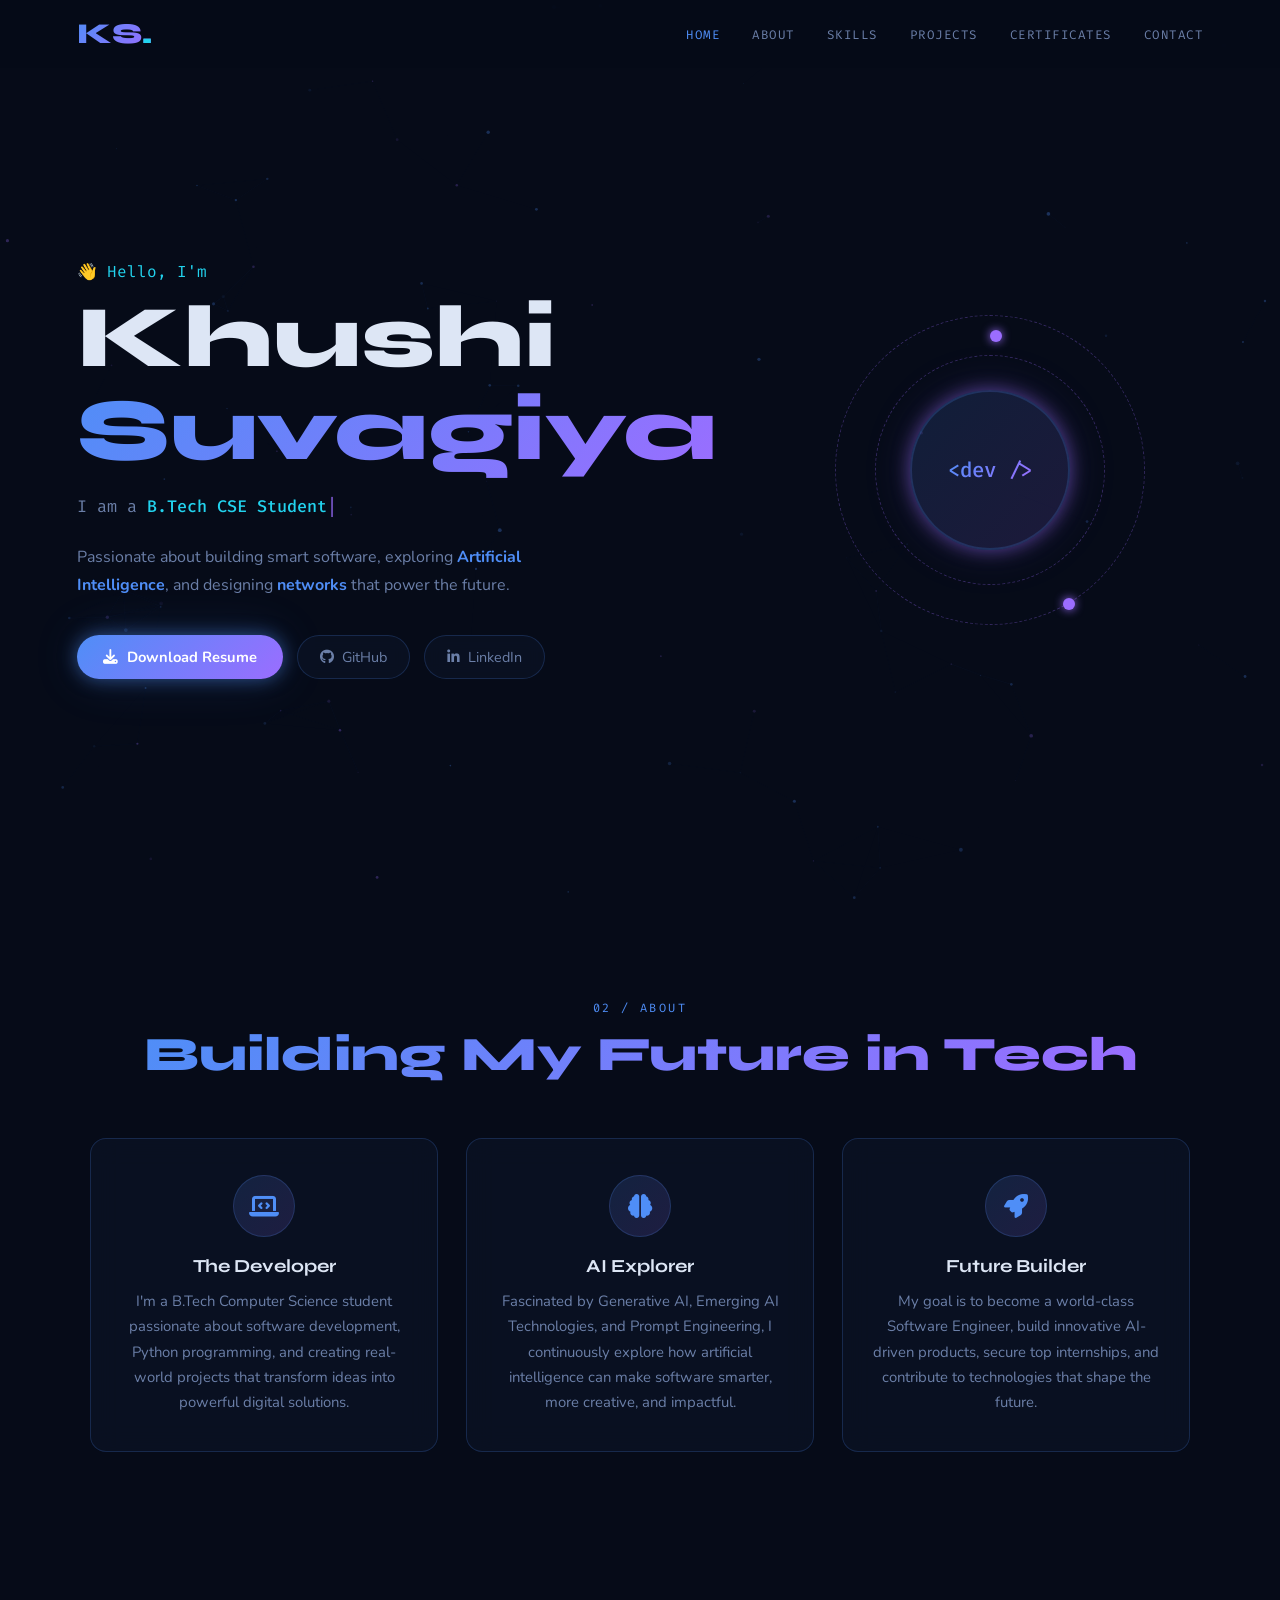
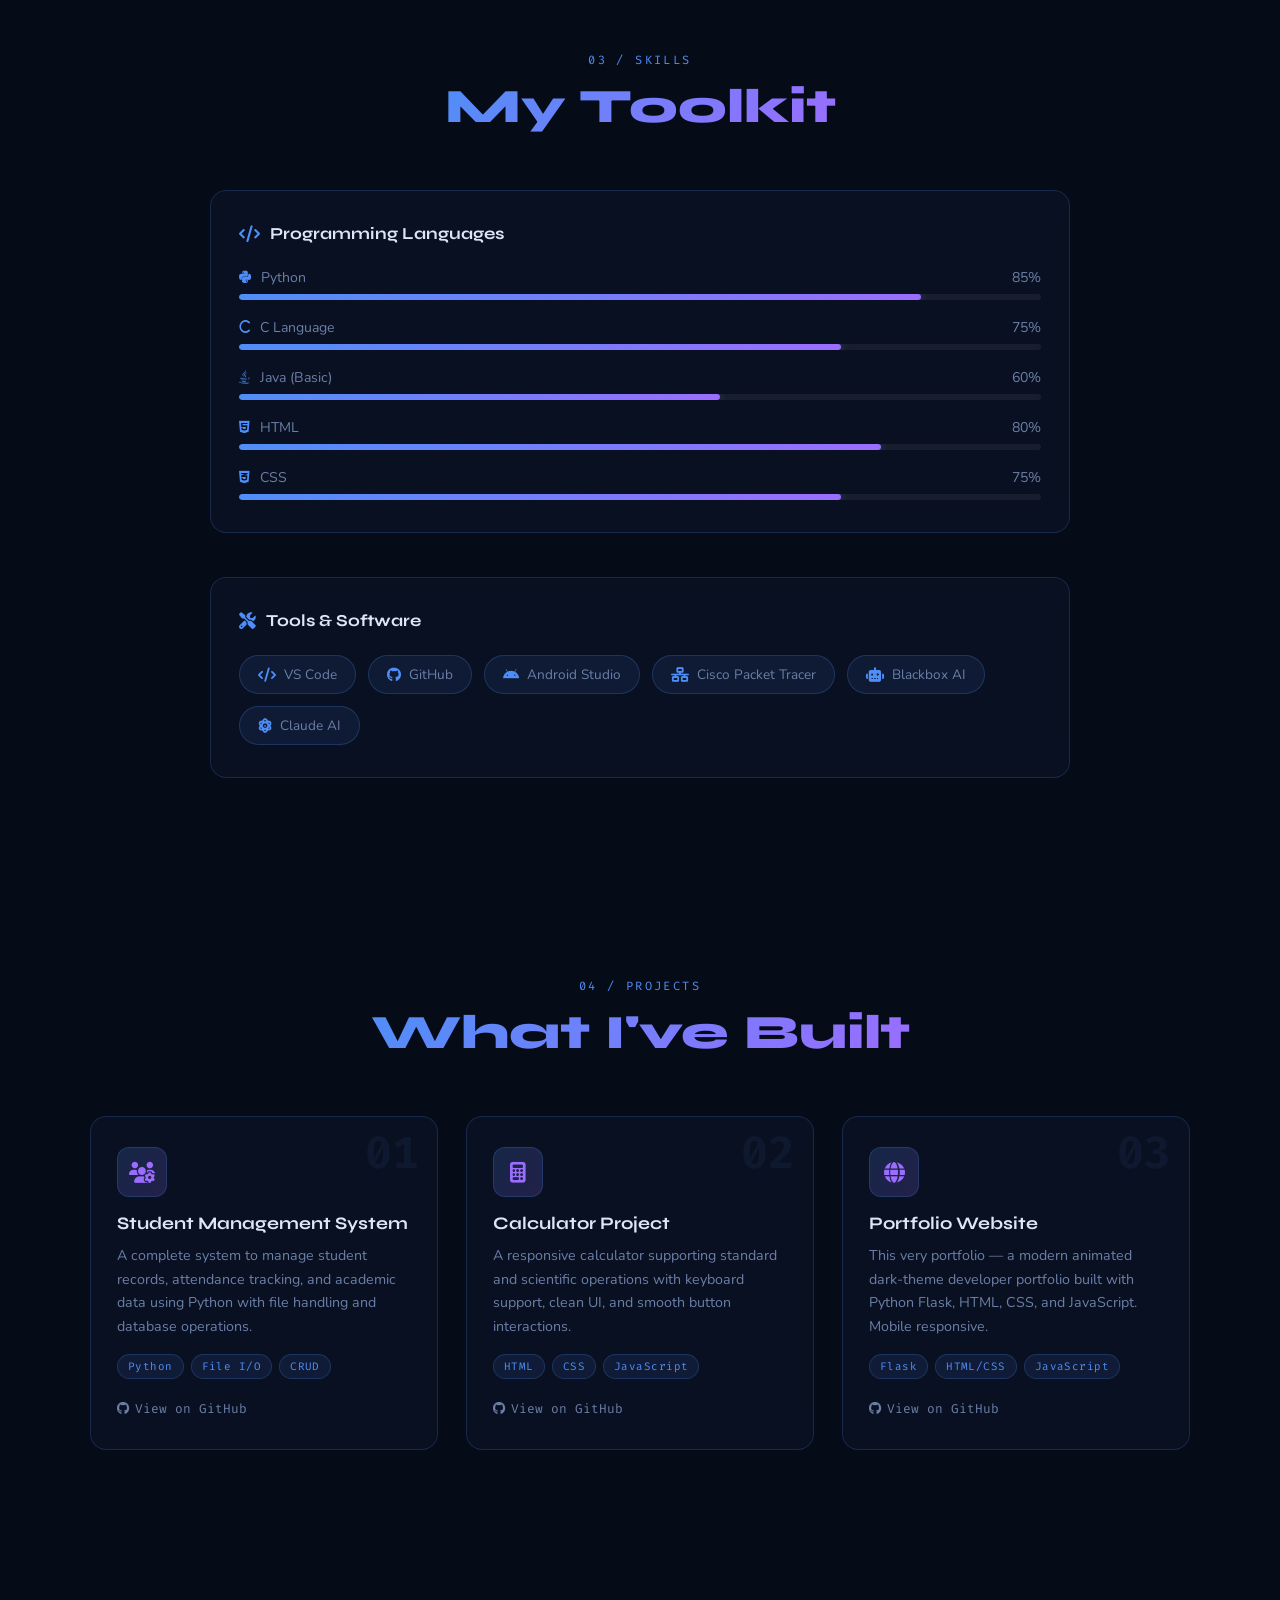
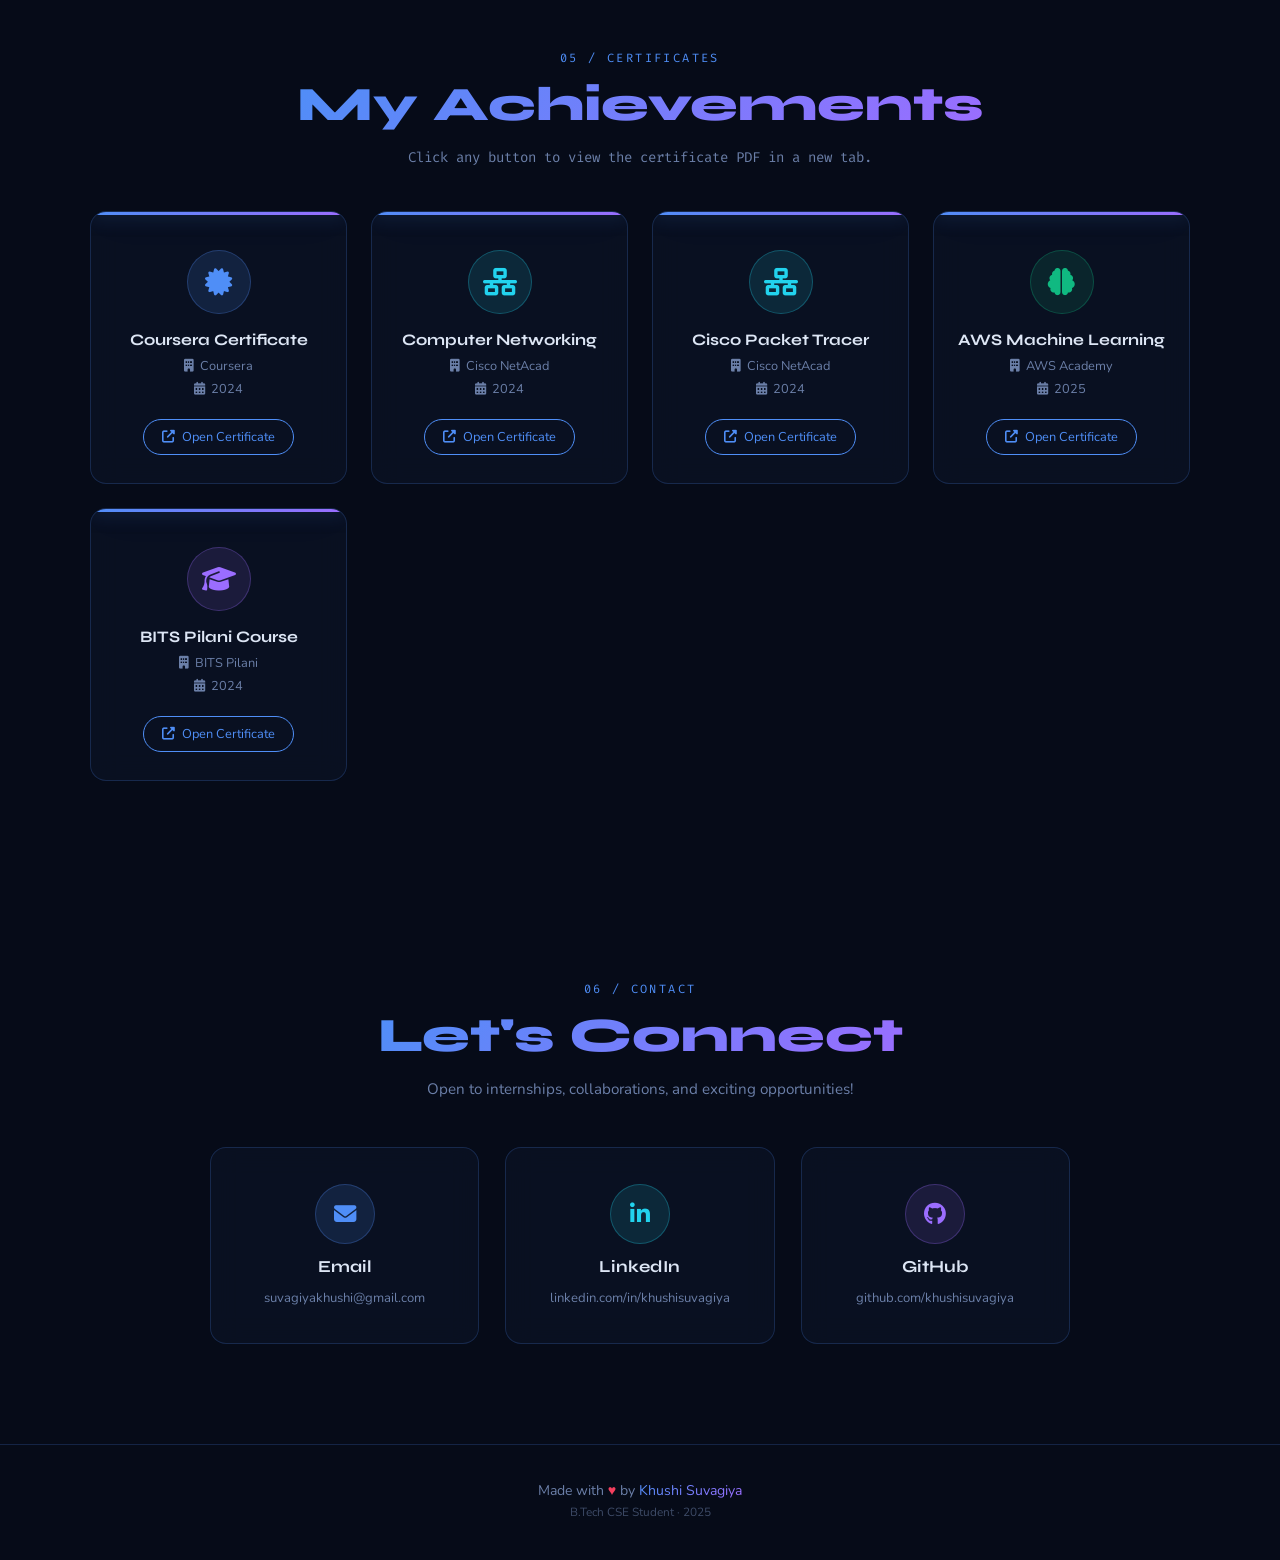
==== commit e559dce8: "Updated About section" ====
--- a/index.html
+++ b/index.html
@@ -78,27 +78,52 @@
 
   <!-- ===== SECTION 2: ABOUT ===== -->
   <section id="about" class="section">
-    <div class="section-label">02 / About</div>
-    <h2 class="section-heading">Who Am I?</h2>
-    <div class="about-grid">
-      <div class="about-card reveal">
-        <div class="acard-icon"><i class="fas fa-user-astronaut"></i></div>
-        <h3>The Developer</h3>
-        <p>I'm a B.Tech CSE student who loves writing clean, efficient code and turning complex ideas into working software. Every bug fixed is a small victory!</p>
-      </div>
-      <div class="about-card reveal">
-        <div class="acard-icon"><i class="fas fa-brain"></i></div>
-        <h3>The Thinker</h3>
-        <p>Deeply curious about AI, machine learning, and how networks bind our digital world together. I learn something new every single day.</p>
-      </div>
-      <div class="about-card reveal">
-        <div class="acard-icon"><i class="fas fa-rocket"></i></div>
-        <h3>The Builder</h3>
-        <p>From small scripts to full projects — I love building things that actually solve problems. My goal: become a software engineer who makes an impact.</p>
-      </div>
-    </div>
-  </section>
-
+  <div class="section-label">02 / About</div>
+  <h2 class="section-heading">Building My Future in Tech</h2>
+
+  <div class="about-grid">
+
+    <!-- Developer Card -->
+    <div class="about-card reveal">
+      <div class="acard-icon">
+        <i class="fas fa-laptop-code"></i>
+      </div>
+      <h3>The Developer</h3>
+      <p>
+        I'm a B.Tech Computer Science student passionate about software development,
+        Python programming, and creating real-world projects that transform ideas
+        into powerful digital solutions.
+      </p>
+    </div>
+
+    <!-- AI Card -->
+    <div class="about-card reveal">
+      <div class="acard-icon">
+        <i class="fas fa-brain"></i>
+      </div>
+      <h3>AI Explorer</h3>
+      <p>
+        Fascinated by Generative AI, Emerging AI Technologies, and Prompt Engineering,
+        I continuously explore how artificial intelligence can make software smarter,
+        more creative, and impactful.
+      </p>
+    </div>
+
+    <!-- Future Goals Card -->
+    <div class="about-card reveal">
+      <div class="acard-icon">
+        <i class="fas fa-rocket"></i>
+      </div>
+      <h3>Future Builder</h3>
+      <p>
+        My goal is to become a world-class Software Engineer, build innovative AI-driven
+        products, secure top internships, and contribute to technologies that shape
+        the future.
+      </p>
+    </div>
+
+  </div>
+</section>
   <!-- ===== SECTION 3: SKILLS ===== -->
   <section id="skills" class="section">
     <div class="section-label">03 / Skills</div>
